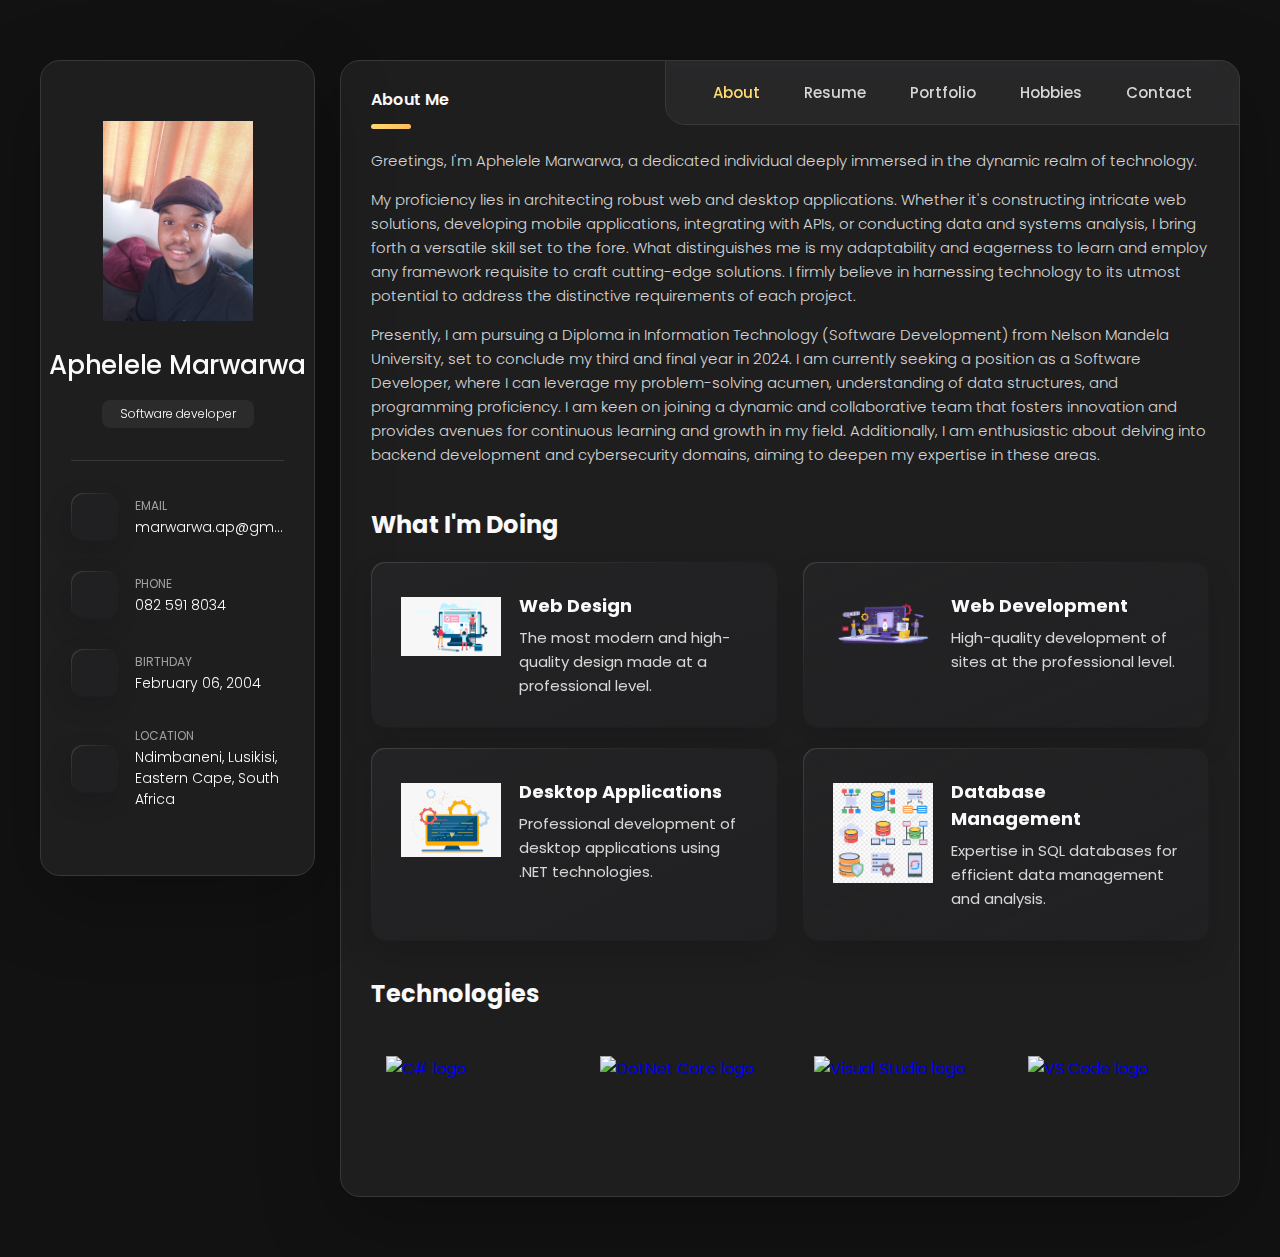
==== index.html @ 3bee617e "Merge branch 'master' of https://github.com/Aphelele-Marwarwa/Personal-Portfolio" ====
<!DOCTYPE html>
<html lang="en">

<head>
  <meta charset="UTF-8">
  <meta http-equiv="X-UA-Compatible" content="IE=edge">
  <meta name="viewport" content="width=device-width, initial-scale=1.0">
  <title>Aphelele-Marwarwa Portfolio</title>

  <!--
    - favicon
  -->
  <link rel="shortcut icon" href="./assets/images/Aphelele Marwarwa.png" type="image/x-icon">

  <!--
    - custom css link
  -->
  <link rel="stylesheet" href="./assets/css/style.css">

  <!--
    - google font link
  -->
  <link rel="preconnect" href="https://fonts.googleapis.com">
  <link rel="preconnect" href="https://fonts.gstatic.com" crossorigin>
  <link href="https://fonts.googleapis.com/css2?family=Poppins:wght@300;400;500;600&display=swap" rel="stylesheet">
</head>

<body>

  <!--
    - #MAIN
  -->

  <main>

    <!--
      - #SIDEBAR
    -->

    <aside class="sidebar" data-sidebar>
      <div class="sidebar-info">
        <figure class="avatar-box">
          <img src="./assets/images/20240121_124935.jpg" alt="Aphelele Marwarwa" width="80">
        </figure>
        <div class="info-content">
          <h1 class="name" title="Aphelele Marwarwa">Aphelele Marwarwa</h1>
          <p class="title">Software developer</p>
        </div>
        <button class="info_more-btn" data-sidebar-btn>
          <span>Show Contacts</span>
          <ion-icon name="chevron-down"></ion-icon>
        </button>
      </div>
    
      <div class="sidebar-info_more">
        <div class="separator"></div>
        <ul class="contacts-list">
          <li class="contact-item">
            <div class="icon-box">
              <ion-icon name="mail-outline"></ion-icon>
            </div>
            <div class="contact-info">
              <p class="contact-title">Email</p>
              <a href="mailto:marwarwa.ap@gmail.com" class="contact-link">marwarwa.ap@gmail.com</a>
            </div>
          </li>
          <li class="contact-item">
            <div class="icon-box">
              <ion-icon name="phone-portrait-outline"></ion-icon>
            </div>
            <div class="contact-info">
              <p class="contact-title">Phone</p>
              <a href="tel:+27825918034" class="contact-link">082 591 8034</a>
            </div>
          </li>
          <li class="contact-item">
            <div class="icon-box">
              <ion-icon name="calendar-outline"></ion-icon>
            </div>
            <div class="contact-info">
              <p class="contact-title">Birthday</p>
              <time datetime="2004-02-06">February 06, 2004</time>
            </div>
          </li>
          <li class="contact-item">
            <div class="icon-box">
              <ion-icon name="location-outline"></ion-icon>
            </div>
            <div class="contact-info">
              <p class="contact-title">Location</p>
              <address>Ndimbaneni, Lusikisi, Eastern Cape, South Africa</address>
            </div>
          </li>
        </ul>
        <div class="separator"></div>
        <ul class="social-list">
          <li class="social-item">
            <a href="https://wa.me/27825918034" class="social-link" data-title="WhatsApp me">
              <ion-icon name="logo-whatsapp"></ion-icon>
            </a>
          </li>
          <li class="social-item">
            <a href="https://github.com/Aphelele-Marwarwa" class="social-link" data-title="View GitHub profile">
              <ion-icon name="logo-github"></ion-icon>
            </a>
          </li>
          <li class="social-item">
            <a href="https://www.linkedin.com/in/aphelele-marwarwa-435b392a3" class="social-link" data-title="View LinkedIn">
              <ion-icon name="logo-linkedin"></ion-icon>
            </a>
          </li>
        </ul>        
      </div>
    </aside>
    

    <!--
      - #main-content
    -->

    <div class="main-content">

      <!--
        - #NAVBAR
      -->

      <nav class="navbar">

        <ul class="navbar-list">

          <li class="navbar-item">
            <button class="navbar-link  active" data-nav-link>About</button>
          </li>

          <li class="navbar-item">
            <button class="navbar-link" data-nav-link>Resume</button>
          </li>

          <li class="navbar-item">
            <button class="navbar-link" data-nav-link>Portfolio</button>
          </li>
          <li class="navbar-item">
            <button class="navbar-link" data-nav-link>Hobbies</button>
          </li>
          <li class="navbar-item">
            <button class="navbar-link" data-nav-link>Contact</button>
          </li>

        </ul>

      </nav>





      <!--
        - #ABOUT
      -->

      <article class="about" data-page="about" id="about">

        <header>
          <h2 class="h2 article-title">About me</h2>
        </header>

        <section class="about-text">
          <p>
              Greetings, I'm Aphelele Marwarwa, a dedicated individual deeply immersed in the dynamic realm of technology.
          </p>
      
          <p>
              My proficiency lies in architecting robust web and desktop applications. Whether it's constructing intricate web solutions,
              developing mobile applications, integrating with APIs, or conducting data and systems analysis, I bring forth a versatile skill set to the fore.
              What distinguishes me is my adaptability and eagerness to learn and employ any framework requisite to craft cutting-edge solutions.
              I firmly believe in harnessing technology to its utmost potential to address the distinctive requirements of each project.
          </p>
      
          <p>
              Presently, I am pursuing a Diploma in Information Technology (Software Development) from Nelson Mandela University,
              set to conclude my third and final year in 2024. I am currently seeking a position as a Software Developer,
              where I can leverage my problem-solving acumen, understanding of data structures, and programming proficiency.
              I am keen on joining a dynamic and collaborative team that fosters innovation and provides avenues for continuous learning and growth in my field.
              Additionally, I am enthusiastic about delving into backend development and cybersecurity domains, aiming to deepen my expertise in these areas.
          </p>
      </section>
      


        <!--
          - service
        -->
        <section class="service">

          <h3 class="h3 service-title">What I'm doing</h3>
        
          <ul class="service-list">
        
            <li class="service-item">
        
              <div class="service-icon-box">
                <img src="./assets/images/Web design.png" alt="Web design icon" width="100">
              </div>
        
              <div class="service-content-box">
                <h4 class="h4 service-item-title">Web design</h4>
                <p class="service-item-text">
                  The most modern and high-quality design made at a professional level.
                </p>
              </div>
        
            </li>
        
            <li class="service-item">
              <div class="service-icon-box">
                <img src="./assets/images/web-development-image.webp" alt="Web development icon" width="100">
              </div>
              <div class="service-content-box">
                <h4 class="h4 service-item-title">Web development</h4>
                <p class="service-item-text">
                  High-quality development of sites at the professional level.
                </p>
              </div>
            </li>
        
            <li class="service-item">
              <div class="service-icon-box">
                <img src="./assets/images/Desktop Applications.png" alt="Desktop applications icon" width="100">
              </div>
              <div class="service-content-box">
                <h4 class="h4 service-item-title">Desktop Applications</h4>
                <p class="service-item-text">
                  Professional development of desktop applications using .NET technologies.
                </p>
              </div>
            </li>
        
            <li class="service-item">
              <div class="service-icon-box">
                <img src="./assets/images/Database Management.png" alt="Database management icon" width="100">
              </div>
              <div class="service-content-box">
                <h4 class="h4 service-item-title">Database Management</h4>
                <p class="service-item-text">
                  Expertise in SQL databases for efficient data management and analysis.
                </p>
              </div>
            </li>
        
          </ul>
        
        </section>
        
        
        <!--
          - technologies
        -->

        <section class="technologies">
          <h3 class="h3 technologies-title">Technologies</h3>
          <ul class="technologies-list has-scrollbar">
            <li class="technologies-item">
              <a href="#" title="C#">
                <img src="https://cdn.jsdelivr.net/gh/devicons/devicon/icons/csharp/csharp-original.svg" height="50" alt="C# logo">
              </a>
            </li>
            <li class="technologies-item">
              <a href="#" title="DotNet Core">
                <img src="https://cdn.jsdelivr.net/gh/devicons/devicon/icons/dotnetcore/dotnetcore-original.svg" height="50" alt="DotNet Core logo">
              </a>
            </li>
            <li class="technologies-item">
              <a href="#" title="Visual Studio">
                <img src="https://cdn.jsdelivr.net/gh/devicons/devicon/icons/visualstudio/visualstudio-plain.svg" height="50" alt="Visual Studio logo">
              </a>
            </li>
            <li class="technologies-item">
              <a href="#" title="VS Code">
                <img src="https://cdn.jsdelivr.net/gh/devicons/devicon/icons/vscode/vscode-original.svg" height="50" alt="VS Code logo">
              </a>
            </li>
            <li class="technologies-item">
              <a href="#" title="Microsoft SQL Server">
                <img src="https://cdn.jsdelivr.net/gh/devicons/devicon@latest/icons/microsoftsqlserver/microsoftsqlserver-plain-wordmark.svg" height="50" alt="Microsoft SQL Server logo">
              </a>
            </li>
            <li class="technologies-item">
              <a href="#" title="SQL Developer">
                <img src="https://cdn.jsdelivr.net/gh/devicons/devicon@latest/icons/sqldeveloper/sqldeveloper-original.svg" height="50" alt="SQL Developer logo">
              </a>
            </li>
            <li class="technologies-item">
              <a href="#" title="JavaScript">
                <img src="https://cdn.jsdelivr.net/gh/devicons/devicon/icons/javascript/javascript-original.svg" height="50" alt="JavaScript logo">
              </a>
            </li>
            <li class="technologies-item">
              <a href="#" title="HTML5">
                <img src="https://cdn.jsdelivr.net/gh/devicons/devicon/icons/html5/html5-original.svg" height="50" alt="HTML5 logo">
              </a>
            </li>
            <li class="technologies-item">
              <a href="#" title="CSS3">
                <img src="https://cdn.jsdelivr.net/gh/devicons/devicon/icons/css3/css3-original.svg" height="50" alt="CSS3 logo">
              </a>
            </li>
            <li class="technologies-item">
              <a href="#" title="jQuery">
                <img src="https://cdn.jsdelivr.net/gh/devicons/devicon/icons/jquery/jquery-original.svg" height="50" alt="jQuery logo">
              </a>
            </li>
            <li class="technologies-item">
              <a href="#" title="Git">
                <img src="https://cdn.jsdelivr.net/gh/devicons/devicon/icons/git/git-original.svg" height="50" alt="Git logo">
              </a>
            </li>
            <li class="technologies-item">
              <a href="#" title="LinkedIn">
                <img src="https://cdn.jsdelivr.net/gh/devicons/devicon/icons/linkedin/linkedin-original.svg" height="50" alt="LinkedIn logo">
              </a>
            </li>
            <li class="technologies-item">
              <a href="#" title="Python">
                <img src="https://cdn.jsdelivr.net/gh/devicons/devicon/icons/python/python-original.svg" height="50" alt="Python logo">
              </a>
            </li>
          </ul>
        </section>
        
        

      </article>




<!--
  #Curriculum Vitae
-->

<article class="Curriculum Vitae" data-page="curriculum vitae" id="Curriculum-Vitae">

        <header>
          <h2 class="h2 article-title">Resume</h2>
        </header>

  <section class="timeline">

    <div class="title-wrapper">
      <div class="icon-box">
        <ion-icon name="book-outline"></ion-icon>
      </div>

      <h3 class="h3">Education</h3>
    </div>

    <ol class="timeline-list">

      <li class="timeline-item">

        <h4 class="h4 timeline-item-title">Khanyisa High School</h4>

        <span>2019 — 2021</span>

        <p class="timeline-text">
          During my time at Khanyisa High School, I was exposed to a diverse range of subjects and extracurricular
          activities. I developed strong academic foundations while also participating in sports and community
          service initiatives. This period helped shape my personal and academic growth, laying the groundwork for
          my future endeavors.
        </p>

      </li>

      <li class="timeline-item">

        <h4 class="h4 timeline-item-title">Nelson Mandela University</h4>

        <span>2022 — 2024</span>

        <p class="timeline-text">
          At Nelson Mandela University, I pursued a Diploma in Information Technology with a specialization in
          Software Development. The university provided a vibrant learning environment, where I delved into various
          aspects of software development, including programming languages, software engineering principles, and
          application development frameworks. This comprehensive program equipped me with the knowledge and practical
          skills necessary to excel in the field of software development.
        </p>

      </li>
    </ol>

  </section>

  <section class="timeline">

    <div class="title-wrapper">
      <div class="icon-box">
        <ion-icon name="book-outline"></ion-icon>
      </div>

      <h3 class="h3">Experience</h3>
    </div>

    <ol class="timeline-list">

      <li class="timeline-item">

        <h4 class="h4 timeline-item-title">Bartender at Beershack Bar Cafe</h4>

        <span>2022 — 2023</span>
        
        <div class="image-gallery">
          <img src="./assets/images/Me And Mr Makotsa.jpg" alt="Bartending at Beershack Bar Cafe" class="timeline-image">
          <img src="./assets/images/collegues.jpg" alt="Bartending at Beershack Bar Cafe" class="timeline-image">
        </div>
        
        <p class="timeline-text">
          As a bartender at Beershack Bar Cafe, I honed my skills in mixology, customer service, and teamwork. I mastered the art of crafting various cocktails and drinks, 
          ensuring each customer received a delightful experience. Additionally, 
          I acquired extensive knowledge of different types of liquors, beers, and wines, enabling me to provide recommendations tailored to individual preferences. 
          My role also involved collaborating closely with my colleagues to ensure smooth operations and a positive environment for both staff and patrons.
        </p> 
        <br>
        <br>
        <p class="timeline-text">
          Some bartender knowledge I gained includes understanding classic cocktail recipes, techniques for efficient bartending, and maintaining a clean and organized bar environment.
          I also developed strong interpersonal skills, effectively communicating with patrons and creating a welcoming atmosphere. 
          My ability to work well in a team contributed to an enjoyable and seamless experience for our customers.
        </p>

      </li>

    </ol>

  </section>

  <section class="skill">

    <h3 class="h3 skills-title">My skills</h3>

    <ul class="skills-list content-card">

      <li class="skills-item">

        <div class="title-wrapper">
          <h5 class="h5">Web design</h5>
          <data value="62">62%</data>
        </div>

        <div class="skill-progress-bg">
          <div class="skill-progress-fill" style="width: 62%;"></div>
        </div>

      </li>

      <li class="skills-item">

        <div class="title-wrapper">
          <h5 class="h5">Web development </h5>
          <data value="78">78%</data>
        </div>

        <div class="skill-progress-bg">
          <div class="skill-progress-fill" style="width: 78%;"></div>
        </div>

      </li>

      <li class="skills-item">
        <div class="title-wrapper">
            <h5 class="h5">Windows Desktop Development (C#)</h5>
            <data value="75">75%</data>
        </div>
        <div class="skill-progress-bg">
            <div class="skill-progress-fill" style="width: 75%;"></div>
        </div>
    </li>
    
      <li class="skills-item">

        <div class="title-wrapper">
          <h5 class="h5">Mobile App Development</h5>
          <data value="56">56%</data>
        </div>

        <div class="skill-progress-bg">
          <div class="skill-progress-fill" style="width: 56%;"></div>
        </div>

      </li>

      <li class="skills-item">

        <div class="title-wrapper">
          <h5 class="h5">Software Testing</h5>
          <data value="70">70%</data>
        </div>

        <div class="skill-progress-bg">
          <div class="skill-progress-fill" style="width: 70%;"></div>
        </div>

      </li>

      <li class="skills-item">

        <div class="title-wrapper">
          <h5 class="h5">Problem-Solving and Algorithmic Thinking</h5>
          <data value="80">80%</data>
        </div>

        <div class="skill-progress-bg">
          <div class="skill-progress-fill" style="width: 80%;"></div>
        </div>

      </li>

      <li class="skills-item">

        <div class="title-wrapper">
          <h5 class="h5">Debugging and Troubleshooting</h5>
          <data value="75">75%</data>
        </div>

        <div class="skill-progress-bg">
          <div class="skill-progress-fill" style="width: 75%;"></div>
        </div>

      </li>

      <li class="skills-item">

        <div class="title-wrapper">
          <h5 class="h5">Object-Oriented Programming (OOP)</h5>
          <data value="85">85%</data>
        </div>

        <div class="skill-progress-bg">
          <div class="skill-progress-fill" style="width: 85%;"></div>
        </div>

      </li>

      <li class="skills-item">

        <div class="title-wrapper">
          <h5 class="h5">Software Development Life Cycle (SDLC)</h5>
          <data value="70">70%</data>
        </div>

        <div class="skill-progress-bg">
          <div class="skill-progress-fill" style="width: 70%;"></div>
        </div>

      </li>

      <li class="skills-item">

        <div class="title-wrapper">
          <h5 class="h5">Communication Skills</h5>
          <data value="74">74%</data>
        </div>

        <div class="skill-progress-bg">
          <div class="skill-progress-fill" style="width: 74%;"></div>
        </div>

      </li>

      <li class="skills-item">

        <div class="title-wrapper">
          <h5 class="h5">Adaptivity</h5>
          <data value="90">90%</data>
        </div>

        <div class="skill-progress-bg">
          <div class="skill-progress-fill" style="width: 90%;"></div>
        </div>

      </li>
    </ul>

  </section>


</article>





      <!--
        - #PORTFOLIO
      -->

      
      <article class="portfolio" data-page="portfolio" id="portfolio">

        <header>
          <h2 class="h2 article-title">Portfolio</h2>
        </header>

        <section class="projects">

          <ul class="filter-list">

            <li class="filter-item">
              <button class="active" data-filter-btn>All</button>
            </li>

            <li class="filter-item">
              <button data-filter-btn>Applications</button>
            </li>

            <li class="filter-item">
              <button data-filter-btn>Web development</button>
            </li>
            <li class="filter-item">
                <button data-filter-btn>Data analysis</button>
              </li>
          </ul>

          <div class="filter-select-box">

            <button class="filter-select" data-select>

              <div class="select-value" data-selecct-value>Select category</div>

              <div class="select-icon">
                <ion-icon name="chevron-down"></ion-icon>
              </div>

            </button>

            <ul class="select-list">

              <li class="select-item">
                <button data-select-item>All</button>
              </li>

              <li class="select-item">
                <button data-select-item>Applications</button>
              </li>

              <li class="select-item">
                <button data-select-item>Web development</button>
              </li>

              <li class="select-item">
                <button data-select-item>Data analysis</button>
              </li>

            </ul>

          </div>

          <ul class="project-list">         
            <li class="project-item  active" data-filter-item data-category="applications">
              <a href="#">

                <figure class="project-img">
                  <div class="project-item-icon-box">
                    <ion-icon name="eye-outline"></ion-icon>
                  </div>

                  <img src="./assets/images/AtM.png" alt="brawlhalla" loading="lazy">
                </figure>

                <h3 class="project-title">ATM</h3>

                <p class="project-category">Applications</p>

              </a>
            </li>


            <li class="project-item  active" data-filter-item data-category="applications">
              <a href="#">

                <figure class="project-img">
                  <div class="project-item-icon-box">
                    <ion-icon name="eye-outline"></ion-icon>
                  </div>

                  <img src="./assets/images/CRUD.png" alt="metaspark" loading="lazy">
                </figure>

                <h3 class="project-title">CRUD</h3>

                <p class="project-category">Applications</p>

              </a>
            </li>

            <li class="project-item  active" data-filter-item data-category="web development">
              <a href="#">

                <figure class="project-img">
                  <div class="project-item-icon-box">
                    <ion-icon name="eye-outline"></ion-icon>
                  </div>

                  <img src="./assets/images/musiApp.png" alt="summary" loading="lazy">
                </figure>

                <h3 class="project-title">Music Application</h3>

                <p class="project-category">Web development</p>

              </a>
            </li>
        

        </section>

      </article>

      <!--
        - #Hobbies
      -->

      <article class="hobbies" data-page="hobbies" id="hobbies">

        <header>
          <h2 class="h2 article-title">Hobbies</h2>
        </header>
      
        <section class="hobbies-posts">
      
          <ul class="hobbies-posts-list">
            <li class="hobbies-post-item">
              <a href="#">
                  <figure class="hobbies-banner-box">
                      <img src="./assets/images/Leonardo_da_Vinci.jpg" alt="Leonardo da Vinci" loading="lazy">
                  </figure>
                  <div class="hobbies-content">
                      <div class="hobbies-meta">
                          <p class="hobbies-category">Art</p>
                          <span class="dot"></span>
                          <time datetime="2022-06-15">June 15 2022</time>
                      </div>
                      <h3 class="h3 hobbies-item-title">Leonardo da Vinci</h3>
                      <p class="hobbies-text">
                          Explore the life and works of the legendary artist and inventor, Leonardo da Vinci. Known for his diverse talents and groundbreaking contributions to art, science, and engineering, da Vinci's legacy continues to inspire creativity and innovation.
                      </p>
                      <br>
                      <p class="hobbies-text">
                        <strong class="quote">"Jack of all trades, master of none, though oftentimes better than master of one." - Leonardo da Vinci</strong>
                      </p>
                      <br>
                      <p class="hobbies-text">
                          As a programmer, I embody the spirit of being a jack of all trades. I thrive on adaptability and versatility, constantly learning new languages and technologies and utilizing them as needed. This approach enables me to tackle a wide range of challenges and contribute effectively to diverse projects.
                      </p>
                  </div>
              </a>
          </li>
          
            <li class="hobbies-post-item">
              <a href="#">
      
                <figure class="hobbies-banner-box">
                  <img src="./assets/images/painting1.jpg" alt="Abstract Art Piece" loading="lazy">
                </figure>
      
                <div class="hobbies-content">
      
                  <div class="hobbies-meta">
                    <p class="hobbies-category">Art</p>
      
                    <span class="dot"></span>
      
                    <time datetime="2023-09-23">September 16, 2023</time>
                  </div>
      
                  <h3 class="h3 hobbies-item-title">Abstract Art Piece</h3>
      
                  <p class="hobbies-text">
                    Abstract art is a form of art that does not attempt to represent an accurate depiction of visual reality but instead uses shapes, 
                    colors, forms, and gestural marks to achieve its effect. 
                    It is often seen as a reflection of the artist's emotions, thoughts, and imagination.
                  </p>
                  <br>
                  <p class="hobbies-text">
                    <strong class="quote">This painting was made by me.</strong>
                  </p>
                  
                </div>
      
              </a>
            </li>
      
            <li class="hobbies-post-item">
              <a href="#">
      
                <figure class="hobbies-banner-box">
                  <img src="./assets/images/Painting2.jpg" alt="Landscape Painting" loading="lazy">
                </figure>
      
                <div class="hobbies-content">
      
                  <div class="hobbies-meta">
                    <p class="hobbies-category">Art</p>
      
                    <span class="dot"></span>
      
                    <time datetime="2024-04-28">April 28, 2024</time>
                  </div>
      
                  <h3 class="h3 hobbies-item-title">Landscape Painting</h3>
      
                  <p class="hobbies-text">
                    Landscape painting is the art of depicting natural scenery such as mountains, valleys, trees, rivers, and forests. 
                    It is a popular genre among artists because it allows them to capture the beauty of nature and express their creativity 
                    through colors and compositions.
                  </p>
                  <br>
                  <p class="hobbies-text">
                    <strong class="quote">This painting was made by me.</strong>
                  </p>
                  
                </div>
      
              </a>
            </li>
      
            <li class="hobbies-post-item">
              <a href="#">
      
                <figure class="hobbies-banner-box">
                  <img src="./assets/images/Can't_Hurt_Me_David_Goggins.jpg" alt="Can't Hurt Me by David Goggins" loading="lazy">
                </figure>
      
                <div class="hobbies-content">
      
                  <div class="hobbies-meta">
                    <p class="hobbies-category">Personal Growth</p>   
                    <span class="dot"></span>
                    <time datetime="2020-08-23">August 23, 2020</time>
                  </div>
      
                  <h3 class="h3 hobbies-item-title">Can't Hurt Me by David Goggins</h3>
      
                  <p class="hobbies-text">
                    "Can't Hurt Me" by David Goggins is the first book I ever finished. I read it in 2020 during my grade 11 year.
                     It left a profound impact on me and inspired me to push beyond my limits, both physically and mentally.
                     
                  </p><br>
                  <p class="hobbies-text">
                    Two Best Quotes I got from the book:
                    <br>
                    <span class="quote">"Master your mind and defy the odds"</span>
                    <br>
                    <span class="quote">"To the unrelenting voice in my head that will never allow me to stop"</span>
                  </p>
                </div>
      
              </a>
            </li>
      
            <li class="hobbies-post-item">
              <a href="#">
      
                <figure class="hobbies-banner-box">
                  <img src="./assets/images/food_and_cooking.jpg" alt="Cooking at a young age" loading="lazy">
                </figure>
      
                <div class="hobbies-content">
      
                  <div class="hobbies-meta">
                    <p class="hobbies-category">Cooking</p>
      
                    <span class="dot"></span>
      
                    <time datetime="2014-01-01">at a very young age</time>
                  </div>
      
                  <h3 class="h3 hobbies-item-title">Cooking</h3>
      
                  <p class="hobbies-text">
                    I started cooking at a very young age. It has been a passion of mine, allowing me to explore various cuisines and develop my culinary skills.
                  </p>
      
                </div>
      
              </a>
            </li>
      
            <li class="hobbies-post-item">
              <a href="#">
      
                <figure class="hobbies-banner-box">
                  <img src="./assets/images/Maditation_by_marcusaurelius.jpg" alt="Meditations by Marcus Aurelius" loading="lazy">
                </figure>
      
                <div class="hobbies-content">
      
                  <div class="hobbies-meta">
                    <p class="hobbies-category">Philosophy</p>
      
                    <span class="dot"></span>
      
                    <time datetime="2022-02-23">Feb 23, 2022</time>
                  </div>
      
                  <h3 class="h3 hobbies-item-title">Meditations by Marcus Aurelius</h3>
      
                  <p class="hobbies-text">
                    "Meditations" by Marcus Aurelius is a profound philosophical work that I read in April 2022. 
                    It has greatly influenced my outlook on life and self-discipline, particularly through its stoic teachings on virtue, wisdom, and resilience.
                  </p>
      
                </div>
      
              </a>
            </li>
      
            <li class="hobbies-post-item">
              <a href="#">
      
                <figure class="hobbies-banner-box">
                  <img src="./assets/images/12_Rules_for_life.jpg" alt="12 Rules for Life by Jordan B. Peterson" loading="lazy">
                </figure>
      
                <div class="hobbies-content">
      
                  <div class="hobbies-meta">
                    <p class="hobbies-category">Self-Help</p>
      
                    <span class="dot"></span>
      
                    <time datetime="2022-02-23">Feb 23, 2022</time>
                  </div>
      
                  <h3 class="h3 hobbies-item-title">12 Rules for Life by Jordan B. Peterson</h3>
      
                  <p class="hobbies-text">
                    Jordan B. Peterson's "12 Rules for Life" is a book that I read in June 2022, introduced to me by my sister. 
                    It provides practical advice for living a meaningful and responsible life.
                  </p>
      
                </div>
      
              </a>
            </li>
            <li class="hobbies-post-item">
              <a href="#">
      
                <figure class="hobbies-banner-box">
                  <img src="./assets/images/Quote_by_Fyodor_Dostoevsky.jpg" alt="Quotes by Fyodor Dostoevsky" loading="lazy">
                </figure>
      
                <div class="hobbies-content">
      
                  <div class="hobbies-meta">
                    <p class="hobbies-category">Literature</p>
      
                    <span class="dot"></span>
      
                    <time datetime="2023-02-17">Feb 17, 2023</time>
                  </div>
      
                  <h3 class="h3 hobbies-item-title">Quotes by Fyodor Dostoevsky</h3>
      
                  <p class="hobbies-text">
                    The profound quotes by Fyodor Dostoevsky have had a significant impact on my understanding of human nature and psychology. I explored his works in February 2023.
                  </p>
      
                </div>
      
              </a>
            </li>
           
            <li class="hobbies-post-item">
              <a href="#">
                  <figure class="hobbies-banner-box">
                      <img src="./assets/images/How_to_Win_Friends_&_Influence-People.jpg" alt="How to Win Friends & Influence People" loading="lazy">
                  </figure>
                  <div class="hobbies-content">
                      <div class="hobbies-meta">
                          <p class="hobbies-category">Personal Development</p>
                          <span class="dot"></span>
                          <time datetime="2024-02-24">February 24 2024</time>
                      </div>
                      <h3 class="h3 hobbies-item-title">How to Win Friends & Influence People</h3>
                      <p class="hobbies-text">
                          Delve into the timeless advice on interpersonal skills and influence by Dale Carnegie.
                      </p>
                  </div>
              </a>
          </li>
          </ul>
        
    <div id="myModal" class="modal">
      <span class="close">&times;</span>
      <img class="modal-content" id="img01">
      <div id="caption"></div>
    </div>
        </section>
      
      </article>
     
      <!--
        - #CONTACT
      -->

      <article class="contact" data-page="contact" id="contact">

        <header>
          <h2 class="h2 article-title">Contact</h2>
        </header>

        <section class="mapbox" data-mapbox>
          <figure>
            <iframe
                src="https://www.google.com/maps/embed?pb=!1m18!1m12!1m3!1d19956.328419825893!2d29.4547207!3d-31.3256403!2m3!1f0!2f0!3f0!3m2!1i1024!2i768!4f13.1!3m3!1m2!1s0x1e5f099c8a9c064f%3A0xbf17a301ec002795!2sNdimbaneni%2C%20South%20Africa!5e0!3m2!1sen!2sbd!4v1647608789441!5m2!1sen!2sbd"
                width="600" height="450" loading="lazy"></iframe>
        </figure>
        </section>

        <section class="contact-form">
          <h3 class="h3 form-title">Contact Form</h3>
          <p class="contact-message">Thank you for visiting my portfolio! I'm passionate about software development and eager to contribute my skills to your team. Whether you have a job opportunity, a project idea, or just want to connect, I'd love to hear from you. Feel free to reach out, and let's discuss how we can work together.</p>
          <form action="https://formspree.io/f/xrgnvdyb" method="post" class="form" data-form>
            <fieldset>
              <legend>Send me a message</legend>
              <div class="input-wrapper">
                <input type="text" name="fullname" class="form-input" placeholder="Full name (e.g., John Doe)" required data-form-input>
                <input type="email" name="email" class="form-input" placeholder="Email address (e.g., example@example.com)" required data-form-input>
              </div>
              <textarea name="message" class="form-input" placeholder="Your Message (e.g., Please enter your message here)" required data-form-input></textarea>
              <button class="form-btn" type="submit" disabled data-form-btn>
                <ion-icon name="paper-plane"></ion-icon>
                <span>Send Message</span>
              </button>
            </fieldset>
          </form>
        </section>
        
    
      </article>

    </div>

  </main>

  <!--
    - custom js link
  -->
  <script src="./assets/js/script.js"></script>

  <!--
    - ionicon link
  -->
  <script type="module" src="https://unpkg.com/ionicons@5.5.2/dist/ionicons/ionicons.esm.js"></script>
  <script nomodule src="https://unpkg.com/ionicons@5.5.2/dist/ionicons/ionicons.js"></script>

</body>

</html>
---- assets/css/style.css ----
/*-----------------------------------*\
  #style.css
\*-----------------------------------*/





/*-----------------------------------*\
  #CUSTOM PROPERTY
\*-----------------------------------*/

:root {

  /**
   * colors
   */

  /* gradient */

  --bg-gradient-onyx: linear-gradient(
    to bottom right, 
    hsl(240, 1%, 25%) 3%, 
    hsl(0, 0%, 19%) 97%
  );
  --bg-gradient-jet: linear-gradient(
    to bottom right, 
    hsla(240, 1%, 18%, 0.251) 0%, 
    hsla(240, 2%, 11%, 0) 100%
  ), hsl(240, 2%, 13%);
  --bg-gradient-yellow-1: linear-gradient(
    to bottom right, 
    hsl(45, 100%, 71%) 0%, 
    hsla(36, 100%, 69%, 0) 50%
  );
  --bg-gradient-yellow-2: linear-gradient(
    135deg, 
    hsla(45, 100%, 71%, 0.251) 0%, 
    hsla(35, 100%, 68%, 0) 59.86%
  ), hsl(240, 2%, 13%);
  --border-gradient-onyx: linear-gradient(
    to bottom right, 
    hsl(0, 0%, 25%) 0%, 
    hsla(0, 0%, 25%, 0) 50%
  );
  --text-gradient-yellow: linear-gradient(
    to right, 
    hsl(45, 100%, 72%), 
    hsl(35, 100%, 68%)
  );

  /* solid */

  --jet: hsl(0, 0%, 22%);
  --onyx: hsl(240, 1%, 17%);
  --eerie-black-1: hsl(240, 2%, 13%);
  --eerie-black-2: hsl(240, 2%, 12%);
  --smoky-black: hsl(0, 0%, 7%);
  --white-1: hsl(0, 0%, 100%);
  --white-2: hsl(0, 0%, 98%);
  --orange-yellow-crayola: hsl(45, 100%, 72%);
  --vegas-gold: hsl(45, 54%, 58%);
  --light-gray: hsl(0, 0%, 84%);
  --light-gray-70: hsla(0, 0%, 84%, 0.7);
  --bittersweet-shimmer: hsl(0, 43%, 51%);

  /**
   * typography
   */

  /* font-family */
  --ff-poppins: 'Poppins', sans-serif;

  /* font-size */
  --fs-1: 24px;
  --fs-2: 18px;
  --fs-3: 17px;
  --fs-4: 16px;
  --fs-5: 15px;
  --fs-6: 14px;
  --fs-7: 13px;
  --fs-8: 11px;

  /* font-weight */
  --fw-300: 300;
  --fw-400: 400;
  --fw-500: 500;
  --fw-600: 600;

  /**
   * shadow
   */
  
  --shadow-1: -4px 8px 24px hsla(0, 0%, 0%, 0.25);
  --shadow-2: 0 16px 30px hsla(0, 0%, 0%, 0.25);
  --shadow-3: 0 16px 40px hsla(0, 0%, 0%, 0.25);
  --shadow-4: 0 25px 50px hsla(0, 0%, 0%, 0.15);
  --shadow-5: 0 24px 80px hsla(0, 0%, 0%, 0.25);

  /**
   * transition
   */

  --transition-1: 0.25s ease;
  --transition-2: 0.5s ease-in-out;

}





/*-----------------------------------*\
  #RESET
\*-----------------------------------*/

*, *::before, *::after {
  margin: 0;
  padding: 0;
  box-sizing: border-box;
}

a { text-decoration: none; }

li { list-style: none; }

img, ion-icon, a, button, time, span { display: block; }

button {
  font: inherit;
  background: none;
  border: none;
  text-align: left;
  cursor: pointer;
}

input, textarea {
  display: block;
  width: 100%;
  background: none;
  font: inherit;
}

::selection {
  background: var(--orange-yellow-crayola);
  color: var(--smoky-black);
}

:focus { outline-color: var(--orange-yellow-crayola); }

html { font-family: var(--ff-poppins); }

body { background: var(--smoky-black); }





/*-----------------------------------*\
  #REUSED STYLE
\*-----------------------------------*/

.sidebar,
article {
  background: var(--eerie-black-2);
  border: 1px solid var(--jet);
  border-radius: 20px;
  padding: 15px;
  box-shadow: var(--shadow-1);
  z-index: 1;
}

.separator {
  width: 100%;
  height: 1px;
  background: var(--jet);
  margin: 16px 0;
}

.icon-box {
  position: relative;
  background: var(--border-gradient-onyx);
  width: 30px;
  height: 30px;
  border-radius: 8px;
  display: flex;
  justify-content: center;
  align-items: center;
  font-size: 16px;
  color: var(--orange-yellow-crayola);
  box-shadow: var(--shadow-1);
  z-index: 1;
}

.icon-box::before {
  content: "";
  position: absolute;
  inset: 1px;
  background: var(--eerie-black-1);
  border-radius: inherit;
  z-index: -1;
}

.icon-box ion-icon { --ionicon-stroke-width: 35px; }

article { display: none; }

article.active {
  display: block;
  animation: fade 0.5s ease backwards;
}

@keyframes fade {
  0% { opacity: 0; }
  100% { opacity: 1; }
}

.h2,
.h3,
.h4,
.h5 {
  color: var(--white-2);
  text-transform: capitalize;
}

.h2 { font-size: var(--fs-1); }

.h3 { font-size: var(--fs-2); }

.h4 { font-size: var(--fs-4); }

.h5 {
  font-size: var(--fs-7);
  font-weight: var(--fw-500);
}

.article-title {
  position: relative;
  padding-bottom: 7px;
}

.article-title::after {
  content: "";
  position: absolute;
  bottom: 0;
  left: 0;
  width: 30px;
  height: 3px;
  background: var(--text-gradient-yellow);
  border-radius: 3px;
}

.has-scrollbar::-webkit-scrollbar {
  width: 5px; /* for vertical scrollbar */
  height: 5px; /* for horizontal scrollbar */
}

.has-scrollbar::-webkit-scrollbar-track {
  background: var(--onyx);
  border-radius: 5px;
}

.has-scrollbar::-webkit-scrollbar-thumb {
  background: var(--orange-yellow-crayola);
  border-radius: 5px;
}

.has-scrollbar::-webkit-scrollbar-button { width: 20px; }

.content-card {
  position: relative;
  background: var(--border-gradient-onyx);
  padding: 15px;
  padding-top: 45px;
  border-radius: 14px;
  box-shadow: var(--shadow-2);
  cursor: pointer;
  z-index: 1;
}

.content-card::before {
  content: "";
  position: absolute;
  inset: 1px;
  background: var(--bg-gradient-jet);
  border-radius: inherit;
  z-index: -1;
}





/*-----------------------------------*\
  #MAIN
\*-----------------------------------*/

main {
  margin: 15px 12px;
  margin-bottom: 75px;
  min-width: 259px;
}


/*-----------------------------------*\
  #SIDEBAR
\*-----------------------------------*/

.sidebar {
  margin-bottom: 15px;
  max-height: 112px;
  overflow: hidden;
  transition: var(--transition-2);
}

.sidebar.active { 
  max-height: 600px; /* Increased max-height to accommodate all content */
}

.sidebar-info {
  position: relative;
  display: flex;
  justify-content: flex-start;
  align-items: center;
  gap: 15px;
}

.avatar-box {
  background: var(--bg-gradient-onyx);
  border-radius: 20px;
}

.info-content .name {
  color: var(--white-2);
  font-size: var(--fs-3);
  font-weight: var(--fw-500);
  letter-spacing: -0.25px;
  margin-bottom: 10px;
}

.info-content .title {
  color: var(--white-1);
  background: var(--onyx);
  font-size: var(--fs-8);
  font-weight: var(--fw-300);
  width: max-content;
  padding: 3px 12px;
  border-radius: 8px;
}

.info_more-btn {
  position: absolute;
  top: -15px;
  right: -15px;
  border-radius: 0 15px;
  font-size: 13px;
  color: var(--orange-yellow-crayola);
  background: var(--border-gradient-onyx);
  padding: 10px;
  box-shadow: var(--shadow-2);
  transition: var(--transition-1);
  z-index: 1;
}

.info_more-btn::before {
  content: "";
  position: absolute;
  inset: 1px;
  border-radius: inherit;
  background: var(--bg-gradient-jet);
  transition: var(--transition-1);
  z-index: -1;
}

.info_more-btn:hover,
.info_more-btn:focus { background: var(--bg-gradient-yellow-1); }

.info_more-btn:hover::before,
.info_more-btn:focus::before { background: var(--bg-gradient-yellow-2); }

.info_more-btn span { display: none; }

.sidebar-info_more {
  opacity: 0;
  visibility: hidden;
  transition: var(--transition-2);
}

.sidebar.active .sidebar-info_more {
  opacity: 1;
  visibility: visible;
}

.contacts-list {
  display: grid;
  grid-template-columns: 1fr;
  gap: 16px;
}

.contact-item {
  min-width: 100%;
  display: flex;
  align-items: center;
  gap: 16px;
}

.contact-info {
  max-width: calc(100% - 46px);
  width: calc(100% - 46px);
}

.contact-title {
  color: var(--light-gray-70);
  font-size: var(--fs-8);
  text-transform: uppercase;
  margin-bottom: 2px;
}

.contact-info :is(.contact-link, time, address) {
  color: var(--white-2);
  font-size: var(--fs-7);
}

.contact-info address { font-style: normal; }

.social-list {
  display: flex;
  justify-content: flex-start;
  align-items: center;
  gap: 15px;
  padding-bottom: 4px;
  padding-left: 7px;
}

.social-item .social-link {
  position: relative;
  font-size: 18px;
}

.social-item .social-link[href*="wa.me"] {
  color: #25D366; /* WhatsApp Green */
}

.social-item .social-link[href*="github"] {
  color: #ffffff; /* GitHub Black */
}

.social-item .social-link[href*="linkedin"] {
  color: #0A66C2; /* LinkedIn Blue */
}

.social-item .social-link:hover {
  color: initial; /* Keep the original color on hover */
}

.social-link::after {
  content: attr(data-title);
  position: absolute;
  bottom: -30px; /* Adjust as needed */
  left: 50%;
  transform: translateX(-50%);
  background-color: #333;
  color: #fff;
  padding: 5px 10px;
  border-radius: 5px;
  white-space: nowrap;
  opacity: 0;
  visibility: hidden;
  transition: opacity 0.2s;
}

.social-link:hover::after {
  opacity: 1;
  visibility: visible;
}






/*-----------------------------------*\
  #NAVBAR
\*-----------------------------------*/

.navbar {
  position: fixed;
  bottom: 0;
  left: 0;
  width: 100%;
  background: hsla(240, 1%, 17%, 0.75);
  backdrop-filter: blur(10px);
  border: 1px solid var(--jet);
  border-radius: 12px 12px 0 0;
  box-shadow: var(--shadow-2);
  z-index: 5;
}

.navbar-list {
  display: flex;
  flex-wrap: wrap;
  justify-content: center;
  align-items: center;
  padding: 0 10px;
}

.navbar-link {
  color: var(--light-gray);
  font-size: var(--fs-8);
  padding: 20px 7px;
  transition: color var(--transition-1);
}

.navbar-link:hover,
.navbar-link:focus { color: var(--light-gray-70); }

.navbar-link.active { color: var(--orange-yellow-crayola); }





/*-----------------------------------*\
  #ABOUT
\*-----------------------------------*/

.about .article-title { margin-bottom: 15px; }

.about-text {
  color: var(--light-gray);
  font-size: var(--fs-6);
  font-weight: var(--fw-300);
  line-height: 1.6;
}

.about-text p { margin-bottom: 15px; }



/**
 * #service 
 */

.service { margin-bottom: 35px; }

.service-title { margin-bottom: 20px; }

.service-list {
  display: grid;
  grid-template-columns: 1fr;
  gap: 20px;
}

.service-item {
  position: relative;
  background: var(--border-gradient-onyx);
  padding: 20px;
  border-radius: 14px;
  box-shadow: var(--shadow-2);
  z-index: 1;
}

.service-item::before {
  content: "";
  position: absolute;
  inset: 1px;
  background: var(--bg-gradient-jet);
  border-radius: inherit;
  z-index: -1;
}

.service-icon-box { margin-bottom: 10px; }

.service-icon-box img { margin: auto; }

.service-content-box { text-align: center; }

.service-item-title { margin-bottom: 7px; }

.service-item-text {
  color: var(--light-gray);
  font-size: var(--fs-6);
  font-weight: var(--fw-3);
  line-height: 1.6;
}




/**
 * #technologies 
 */

.technologies { margin-bottom: 15px; }

.technologies-list {
  display: flex;
  justify-content: flex-start;
  align-items: flex-start;
  gap: 15px;
  margin: 0 -15px;
  padding: 25px;
  padding-bottom: 25px;
  overflow-x: auto;
  scroll-behavior: smooth;
  overscroll-behavior-inline: contain;
  scroll-snap-type: inline mandatory;
  scroll-padding-inline: 25px;
}

.technologies-item {
  min-width: 50%;
  scroll-snap-align: start;
}

.technologies-item img {
  width: 100%;
 
  transition: var(--transition-1);
}






/*-----------------------------------*\
  #Curriculum vitae
\*-----------------------------------*/

.article-title {
  margin-bottom: 10px; /* Adjust margin as needed */
  font-size: 1em; /* Smaller font size */
  line-height: 1.1; /* Adjust line height for better readability */
  max-width: 100%; /* Constrain width to avoid overflow */
  word-wrap: break-word; /* Break long words if necessary */
}



/**
 * education and experience 
 */

.timeline { margin-bottom: 30px; }

.timeline .title-wrapper {
  display: flex;
  align-items: center;
  gap: 15px;
  margin-bottom: 25px;
}

.timeline-list {
  font-size: var(--fs-6);
  margin-left: 45px;
}

.timeline-item { position: relative; }

.timeline-item:not(:last-child) { margin-bottom: 20px; }

.timeline-item-title {
  font-size: var(--fs-6);
  line-height: 1.3;
  margin-bottom: 7px;
}

.timeline-list span {
  color: var(--vegas-gold);
  font-weight: var(--fw-400);
  line-height: 1.6;
}

.timeline-item:not(:last-child)::before {
  content: "";
  position: absolute;
  top: -25px;
  left: -30px;
  width: 1px;
  height: calc(100% + 50px);
  background: var(--jet);
}

.timeline-item::after {
  content: "";
  position: absolute;
  top: 5px;
  left: -33px;
  height: 6px;
  width: 6px;
  background: var(--text-gradient-yellow);
  border-radius: 50%;
  box-shadow: 0 0 0 4px var(--jet);
}

.timeline-text {
  color: var(--light-gray);
  font-weight: var(--fw-300);
  line-height: 1.6;
}
.timeline .image-gallery {
  display: flex;
  gap: 20px;
  margin: 20px 0;
}

.timeline .timeline-image {
  width: 40%;
  max-width: 600px;
}




/**
 * skills 
 */

.skills-title { margin-bottom: 20px; }

.skills-list { padding: 20px; }


.skills-item:not(:last-child) { margin-bottom: 15px; }

.skill .title-wrapper {
  display: flex;
  align-items: center;
  gap: 5px;
  margin-bottom: 8px;
}

.skill .title-wrapper data {
  color: var(--light-gray);
  font-size: var(--fs-7);
  font-weight: var(--fw-300);
}

.skill-progress-bg {
  background: var(--jet);
  width: 100%;
  height: 8px;
  border-radius: 10px;
}

.skill-progress-fill {
  background: var(--text-gradient-yellow);
  height: 100%;
  border-radius: inherit;
}





/*-----------------------------------*\
  #PORTFOLIO
\*-----------------------------------*/

.filter-list { display: none; }

.filter-select-box {
  position: relative;
  margin-bottom: 25px;
}

.filter-select {
  background: var(--eerie-black-2);
  color: var(--light-gray);
  display: flex;
  justify-content: space-between;
  align-items: center;
  width: 100%;
  padding: 12px 16px;
  border: 1px solid var(--jet);
  border-radius: 14px;
  font-size: var(--fs-6);
  font-weight: var(--fw-300);
}

.filter-select.active .select-icon { transform: rotate(0.5turn); }

.select-list {
  background: var(--eerie-black-2);
  position: absolute;
  top: calc(100% + 6px);
  width: 100%;
  padding: 6px;
  border: 1px solid var(--jet);
  border-radius: 14px;
  z-index: 2;
  opacity: 0;
  visibility: hidden;
  pointer-events: none;
  transition: 0.15s ease-in-out;
}

.filter-select.active + .select-list {
  opacity: 1;
  visibility: visible;
  pointer-events: all;
}

.select-item button {
  background: var(--eerie-black-2);
  color: var(--light-gray);
  font-size: var(--fs-6);
  font-weight: var(--fw-300);
  text-transform: capitalize;
  width: 100%;
  padding: 8px 10px;
  border-radius: 8px;
}

.select-item button:hover { --eerie-black-2: hsl(240, 2%, 20%); }

.project-list {
  display: grid;
  grid-template-columns: 1fr;
  gap: 30px;
  margin-bottom: 10px;
}

.project-item { display: none; }

.project-item.active {
  display: block;
  animation: scaleUp 0.25s ease forwards;
}

@keyframes scaleUp {
  0% { transform: scale(0.5); }
  100% { transform: scale(1); }
}

.project-item > a { width: 100%; }

.project-img {
  position: relative;
  width: 100%;
  height: 200px;
  border-radius: 16px;
  overflow: hidden;
  margin-bottom: 15px;
}

.project-img::before {
  content: "";
  position: absolute;
  top: 0;
  left: 0;
  width: 100%;
  height: 100%;
  background: transparent;
  z-index: 1;
  transition: var(--transition-1);
}

.project-item > a:hover .project-img::before { background: hsla(0, 0%, 0%, 0.5); }

.project-item-icon-box {
  --scale: 0.8;

  background: var(--jet);
  color: var(--orange-yellow-crayola);
  position: absolute;
  top: 50%;
  left: 50%;
  transform: translate(-50%, -50%) scale(var(--scale));
  font-size: 20px;
  padding: 18px;
  border-radius: 12px;
  opacity: 0;
  z-index: 1;
  transition: var(--transition-1);
}

.project-item > a:hover .project-item-icon-box {
  --scale: 1;
  opacity: 1;
}

.project-item-icon-box ion-icon { --ionicon-stroke-width: 50px; }

.project-img img {
  width: 100%;
  height: 100%;
  object-fit: cover;
  transition: var(--transition-1);
}

.project-item > a:hover img { transform: scale(1.1); }

.project-title,
.project-category { margin-left: 10px; }

.project-title {
  color: var(--white-2);
  font-size: var(--fs-5);
  font-weight: var(--fw-400);
  text-transform: capitalize;
  line-height: 1.3;
}

.project-category {
  color: var(--light-gray-70);
  font-size: var(--fs-6);
  font-weight: var(--fw-300);
}




/*-----------------------------------*\
  #HOBBIES
\*-----------------------------------*/

.hobbies-posts { margin-bottom: 10px; }

.hobbies-posts-list {
  display: grid;
  grid-template-columns: 1fr;
  gap: 20px;
}

.hobbies-post-item > a {
  position: relative;
  background: var(--border-gradient-onyx);
  height: 100%;
  box-shadow: var(--shadow-4);
  border-radius: 16px;
  z-index: 1;
  display: block; /* Ensure the anchor tag behaves as a block element */
}

.hobbies-post-item > a::before {
  content: "";
  position: absolute;
  inset: 1px;
  border-radius: inherit;
  background: var(--eerie-black-1);
  z-index: -1;
}

.hobbies-banner-box {
  width: 100%;
  height: 200px;
  border-radius: 12px;
  overflow: hidden;
}

.hobbies-banner-box img {
  width: 100%;
  height: 100%;
  object-fit: cover; 
  transition: transform 0.3s ease; /* Add transition for smooth animation */
}

.hobbies-post-item > a:hover .hobbies-banner-box img { transform: scale(1.1); } /* Scale up the image on hover */

@media (max-width: 768px) {
  .hobbies-banner-box img {
    transform: scale(1); /* Reset the scale on smaller devices */
  }
}

.hobbies-content { padding: 15px; }

.hobbies-meta {
  display: flex;
  justify-content: flex-start;
  align-items: center;
  gap: 7px;
  margin-bottom: 10px;
}

.hobbies-meta :is(.hobbies-category, time) {
  color: var(--light-gray-70);
  font-size: var(--fs-6);
  font-weight: var(--fw-300);
}

.hobbies-meta .dot {
  background: var(--light-gray-70);
  width: 4px;
  height: 4px;
  border-radius: 4px;
}

.hobbies-item-title {
  margin-bottom: 10px;
  line-height: 1.3;
  transition: var(--transition-1);
}

.hobbies-post-item > a:hover .hobbies-item-title { color: var(--orange-yellow-crayola); }

.hobbies-text {
  color: var(--light-gray);
  font-size: var(--fs-6);
  font-weight: var(--fw-300);
  line-height: 1.6;
}

.quote {
  font-weight: bold;
}

/* CSS for blurred background */
.blurred-background {
  position: fixed;
  top: 0;
  left: 0;
  width: 100%;
  height: 100%;
  background-color: rgba(0, 0, 0, 0.5); /* semi-transparent black */
  backdrop-filter: blur(5px); /* apply blur effect */
  z-index: 1000; /* ensure it's above other content */
  display: none; /* initially hidden */
}

/* Style the Image Used to Trigger the Modal */
#myImg {
  border-radius: 5px;
  cursor: pointer;
  transition: 0.3s;
}

#myImg:hover {opacity: 0.7;}

/* The Modal (background) */
.modal {
  display: none; /* Hidden by default */
  position: fixed; /* Stay in place */
  z-index: 1; /* Sit on top */
  padding-top: 100px; /* Location of the box */
  left: 0;
  top: 0;
  width: 100%; /* Full width */
  height: 100%; /* Full height */
  overflow: auto; /* Enable scroll if needed */
  background-color: rgb(0,0,0); /* Fallback color */
  background-color: rgba(0,0,0,0.9); /* Black w/ opacity */
}

/* Modal Content (Image) */
.modal-content {
  margin: auto;
  display: block;
  width: 80%;
  max-width: 700px;
}

/* Caption of Modal Image (Image Text) - Same Width as the Image */
#caption {
  margin: auto;
  display: block;
  width: 80%;
  max-width: 700px;
  text-align: center;
  color: #ccc;
  padding: 10px 0;
  height: 150px;
}

/* Add Animation - Zoom in the Modal */
.modal-content, #caption {
  animation-name: zoom;
  animation-duration: 0.6s;
}

@keyframes zoom {
  from {transform:scale(0)}
  to {transform:scale(1)}
}

/* The Close Button */
.close {
  position: absolute;
  top: 15px;
  right: 35px;
  color: #f1f1f1;
  font-size: 40px;
  font-weight: bold;
  transition: 0.3s;
}

.close:hover,
.close:focus {
  color: #bbb;
  text-decoration: none;
  cursor: pointer;
}

/* 100% Image Width on Smaller Screens */
@media only screen and (max-width: 700px){
  .modal-content {
    width: 100%;
  }
}
.navbar.hidden {
  display: none;
}




/*-----------------------------------*\
  #CONTACT
\*-----------------------------------*/

.mapbox {
  position: relative;
  height: 250px;
  width: 100%;
  border-radius: 16px;
  margin-bottom: 30px;
  border: 1px solid var(--jet);
  overflow: hidden;
}

.mapbox figure { height: 100%; }

.mapbox iframe {
  width: 100%;
  height: 100%;
  border: none;
  filter: grayscale(1) invert(1);
}

.contact-form { margin-bottom: 10px; }

.form-title { margin-bottom: 20px; }

.input-wrapper {
  display: grid;
  grid-template-columns: 1fr;
  gap: 25px;
  margin-bottom: 25px;
}

.form-input {
  color: var(--white-2);
  font-size: var(--fs-6);
  font-weight: var(--fw-400);
  padding: 13px 20px;
  border: 1px solid var(--jet);
  border-radius: 14px;
  outline: none;
}

.form-input::placeholder { font-weight: var(--fw-500); }

.form-input:focus { border-color: var(--orange-yellow-crayola); }

textarea.form-input {
  min-height: 100px;
  height: 120px;
  max-height: 200px;
  resize: vertical;
  margin-bottom: 25px;
}

textarea.form-input::-webkit-resizer { display: none; }

.form-input:focus:invalid { border-color: var(--bittersweet-shimmer); }

.form-btn {
  position: relative;
  width: 100%;
  background: var(--border-gradient-onyx);
  color: var(--orange-yellow-crayola);
  display: flex;
  justify-content: center;
  align-items: center;
  gap: 10px;
  padding: 13px 20px;
  border-radius: 14px;
  font-size: var(--fs-6);
  text-transform: capitalize;
  box-shadow: var(--shadow-3);
  z-index: 1;
  transition: var(--transition-1);
}

.form-btn::before {
  content: "";
  position: absolute;
  inset: 1px;
  background: var(--bg-gradient-jet);
  border-radius: inherit;
  z-index: -1;
  transition: var(--transition-1);
}

.form-btn ion-icon { font-size: 16px; }

.form-btn:hover { background: var(--bg-gradient-yellow-1); }

.form-btn:hover::before { background: var(--bg-gradient-yellow-2); }

.form-btn:disabled {
  opacity: 0.7;
  cursor: not-allowed;
}

.form-btn:disabled:hover { background: var(--border-gradient-onyx); }

.form-btn:disabled:hover::before { background: var(--bg-gradient-jet); }

.contact-message {
  color: var(--white-2);
  font-size: var(--fs-7);
  line-height: 1.5;
  margin-bottom: 20px;
}

.contact-form fieldset {
  border: 1px solid var(--jet);
  border-radius: 16px;
  padding: 20px;
  margin-bottom: 20px;
}

.contact-form legend {
  font-size: var(--fs-6);
  color: var(--white-2);
  font-weight: bold;
  margin-bottom: 10px;
}





/*-----------------------------------*\
  #RESPONSIVE
\*-----------------------------------*/

/**
 * responsive larger than 450px screen
 */

@media (min-width: 450px) {

  /**
   * technologies
   */

  .technologies-item { min-width: calc(33.33% - 10px); }



  /**
   * #PORTFOLIO, hobbies 
   */

  .project-img,
  .hobbies-banner-box { height: auto; }

}





/**
 * responsive larger than 580px screen
 */

@media (min-width: 580px) {

  /**
   * CUSTOM PROPERTY
   */

  :root {

    /**
     * typography
     */

    --fs-1: 32px;
    --fs-2: 24px;
    --fs-3: 26px;
    --fs-4: 18px;
    --fs-6: 15px;
    --fs-7: 15px;
    --fs-8: 12px;

  }



  /**
   * #REUSED STYLE
   */

  .sidebar, article {
    width: 520px;
    margin-inline: auto;
    padding: 30px;
  }

  .article-title {
    font-weight: var(--fw-600);
    padding-bottom: 15px;
  }

  .article-title::after {
    width: 40px;
    height: 5px;
  }

  .icon-box {
    width: 48px;
    height: 48px;
    border-radius: 12px;
    font-size: 18px;
  }



  /**
   * #MAIN
   */

  main {
    margin-top: 60px;
    margin-bottom: 100px;
  }



  /**
   * #SIDEBAR
   */

  .sidebar {
    max-height: 180px;
    margin-bottom: 30px;
  }

  .sidebar.active { max-height: 584px; }

  .sidebar-info { gap: 25px; }

  .avatar-box { border-radius: 30px; }

  .avatar-box img { width: 120px; }

  .info-content .name { margin-bottom: 15px; }

  .info-content .title { padding: 5px 18px; }

  .info_more-btn {
    top: -30px;
    right: -30px;
    padding: 10px 15px;
  }

  .info_more-btn span {
    display: block;
    font-size: var(--fs-8);
  }

  .info_more-btn ion-icon { display: none; }

  .separator { margin: 32px 0; }

  .contacts-list { gap: 20px; }

  .contact-info {
    max-width: calc(100% - 64px);
    width: calc(100% - 64px);
  }



  /**
   * #NAVBAR
   */

  .navbar { border-radius: 20px 20px 0 0; }

  .navbar-list { gap: 20px; }

  .navbar-link { --fs-8: 14px; }



  /**
   * #ABOUT
   */

  .about .article-title { margin-bottom: 20px; }

  .about-text { margin-bottom: 40px; }

  /* service */

  .service-item {
    display: flex;
    justify-content: flex-start;
    align-items: flex-start;
    gap: 18px;
    padding: 30px;
  }

  .service-icon-box {
    margin-bottom: 0;
    margin-top: 5px;
  }

  .service-content-box { text-align: left; }



  /* clients */

  .technologies-list {
    gap: 50px;
    margin: 0 -30px;
    padding: 45px;
    scroll-padding-inline: 45px;
  }

  .technologies-item { min-width: calc(33.33% - 35px); }



  /**
   * #RESUME
   */

  .timeline-list { margin-left: 65px; }

  .timeline-item:not(:last-child)::before { left: -40px; }

  .timeline-item::after {
    height: 8px;
    width: 8px;
    left: -43px;
  }

  .skills-item:not(:last-child) { margin-bottom: 25px; }



  /**
   * #PORTFOLIO, hobbies
   */

  .project-img, .hobbies-banner-box { border-radius: 16px; }

  .hobbies-posts-list { gap: 30px; }

  .hobbies-content { padding: 25px; }



  /**
   * #CONTACT
   */

  .mapbox {
    height: 380px;
    border-radius: 18px;
  }

  .input-wrapper {
    gap: 30px;
    margin-bottom: 30px;
  }

  .form-input { padding: 15px 20px; }

  textarea.form-input { margin-bottom: 30px; }

  .form-btn {
    --fs-6: 16px;
    padding: 16px 20px;
  }

  .form-btn ion-icon { font-size: 18px; }

}





/**
 * responsive larger than 768px screen
 */

@media (min-width: 768px) {

  /**
   * REUSED STYLE
   */

  .sidebar, article { width: 700px; }

  .has-scrollbar::-webkit-scrollbar-button { width: 100px; }



  /**
   * SIDEBAR
   */

  .contacts-list {
    grid-template-columns: 1fr 1fr;
    gap: 30px 15px;
  }

  .sidebar {
    max-height: none; /* Allow full height */
  }

  .sidebar.active {
    max-height: 100%; /* Allow full height when active */
  }
  .contacts-list, .social-list {
  
    align-items: flex-start;
  }
  /**
   * NAVBAR
   */

  .navbar-link { --fs-8: 15px; }



  /**
   * ABOUT
   */



  /**
   * PORTFOLIO
   */

  .article-title { padding-bottom: 20px; }

  .filter-select-box { display: none; }

  .filter-list {
    display: flex;
    justify-content: flex-start;
    align-items: center;
    gap: 25px;
    padding-left: 5px;
    margin-bottom: 30px;
  }

  .filter-item button {
    color: var(--light-gray);
    font-size: var(--fs-5);
    transition: var(--transition-1);
  }

  .filter-item button:hover { color: var(--light-gray-70); }

  .filter-item button.active { color: var(--orange-yellow-crayola); }

  /* portfolio and hobbies grid */

  .project-list, .hobbies-posts-list { grid-template-columns: 1fr 1fr; }



  /**
   * CONTACT
   */

  .input-wrapper { grid-template-columns: 1fr 1fr; }

  .form-btn {
    width: max-content;
    margin-left: auto;
  }
  
}





/**
 * responsive larger than 1024px screen
 */

@media (min-width: 1024px) {

  /**
   * CUSTOM PROPERTY
   */

  :root {

    /**
    * shadow
    */

    --shadow-1: -4px 8px 24px hsla(0, 0%, 0%, 0.125);
    --shadow-2: 0 16px 30px hsla(0, 0%, 0%, 0.125);
    --shadow-3: 0 16px 40px hsla(0, 0%, 0%, 0.125);

  }



  /**
   * REUSED STYLE
   */

  .sidebar, article {
    width: 950px;
    box-shadow: var(--shadow-5);
  }



  /**
   * MAIN 
   */

  main { margin-bottom: 60px; }

  .main-content {
    position: relative;
    width: max-content;
    margin: auto;
  }



  /**
   * NAVBAR
   */

  .navbar {
    position: absolute;
    bottom: auto;
    top: 0;
    left: auto;
    right: 0;
    width: max-content;
    border-radius: 0 20px;
    padding: 0 20px;
    box-shadow: none;
  }

  .navbar-list {
    gap: 30px;
    padding: 0 20px;
  }

  .navbar-link { font-weight: var(--fw-500); }



  /**
   * ABOUT
   */

  /* service */

  .service-list {
    grid-template-columns: 1fr 1fr;
    gap: 20px 25px;
  }

 

  /* technologies */

  .technologies-item { min-width: calc(25% - 38px); }



  /**
   * PORTFOLIO
   */

  .project-list { grid-template-columns: repeat(3, 1fr); }



  /**
   * hobbies
   */

  .hobbies-banner-box { height: 230px; }

}





/**
 * responsive larger than 1250px screen
 */

@media (min-width: 1250px) {

  /**
   * RESET
   */

  body::-webkit-scrollbar { width: 20px; }

  body::-webkit-scrollbar-track { background: var(--smoky-black); }

  body::-webkit-scrollbar-thumb {
    border: 5px solid var(--smoky-black);
    background: hsla(0, 0%, 100%, 0.1);
    border-radius: 20px;
    box-shadow: inset 1px 1px 0 hsla(0, 0%, 100%, 0.11),
                inset -1px -1px 0 hsla(0, 0%, 100%, 0.11);
  }

  body::-webkit-scrollbar-thumb:hover { background: hsla(0, 0%, 100%, 0.15); }

  body::-webkit-scrollbar-button { height: 60px; }



  /**
   * REUSED STYLE
   */

  .sidebar, article { width: auto; }

  article { min-height: 100%; }



  /**
   * MAIN
   */

  main {
    max-width: 1200px;
    margin-inline: auto;
    display: flex;
    justify-content: center;
    align-items: stretch;
    gap: 25px;
  }

  .main-content {
    min-width: 75%;
    width: 75%;
    margin: 0;
  }



  /**
   * SIDEBAR
   */

  .sidebar {
    position: sticky;
    top: 60px;
    max-height: max-content;
    height: 100%;
    margin-bottom: 0;
    padding-top: 60px;
    z-index: 1;
  }

  .sidebar-info { flex-direction: column; }

  .avatar-box img { width: 150px; }

  .info-content .name {
    white-space: nowrap;
    text-align: center;
  }

  .info-content .title { margin: auto; }

  .info_more-btn { display: none; }

  .sidebar-info_more {
    opacity: 1;
    visibility: visible;
  }

  .contacts-list { grid-template-columns: 1fr; }

  .contact-info :is(.contact-link) {
    white-space: nowrap;
    overflow: hidden;
    text-overflow: ellipsis;
  }

  .contact-info :is(.contact-link, time, address) {
    --fs-7: 14px;
    font-weight: var(--fw-300);
  }

  .separator:last-of-type {
    margin: 15px 0;
    opacity: 0;
  }

  .social-list { justify-content: center; }



  /**
	 * Curriculum Vitae
	 */

  .timeline-text { max-width: 700px; }

}
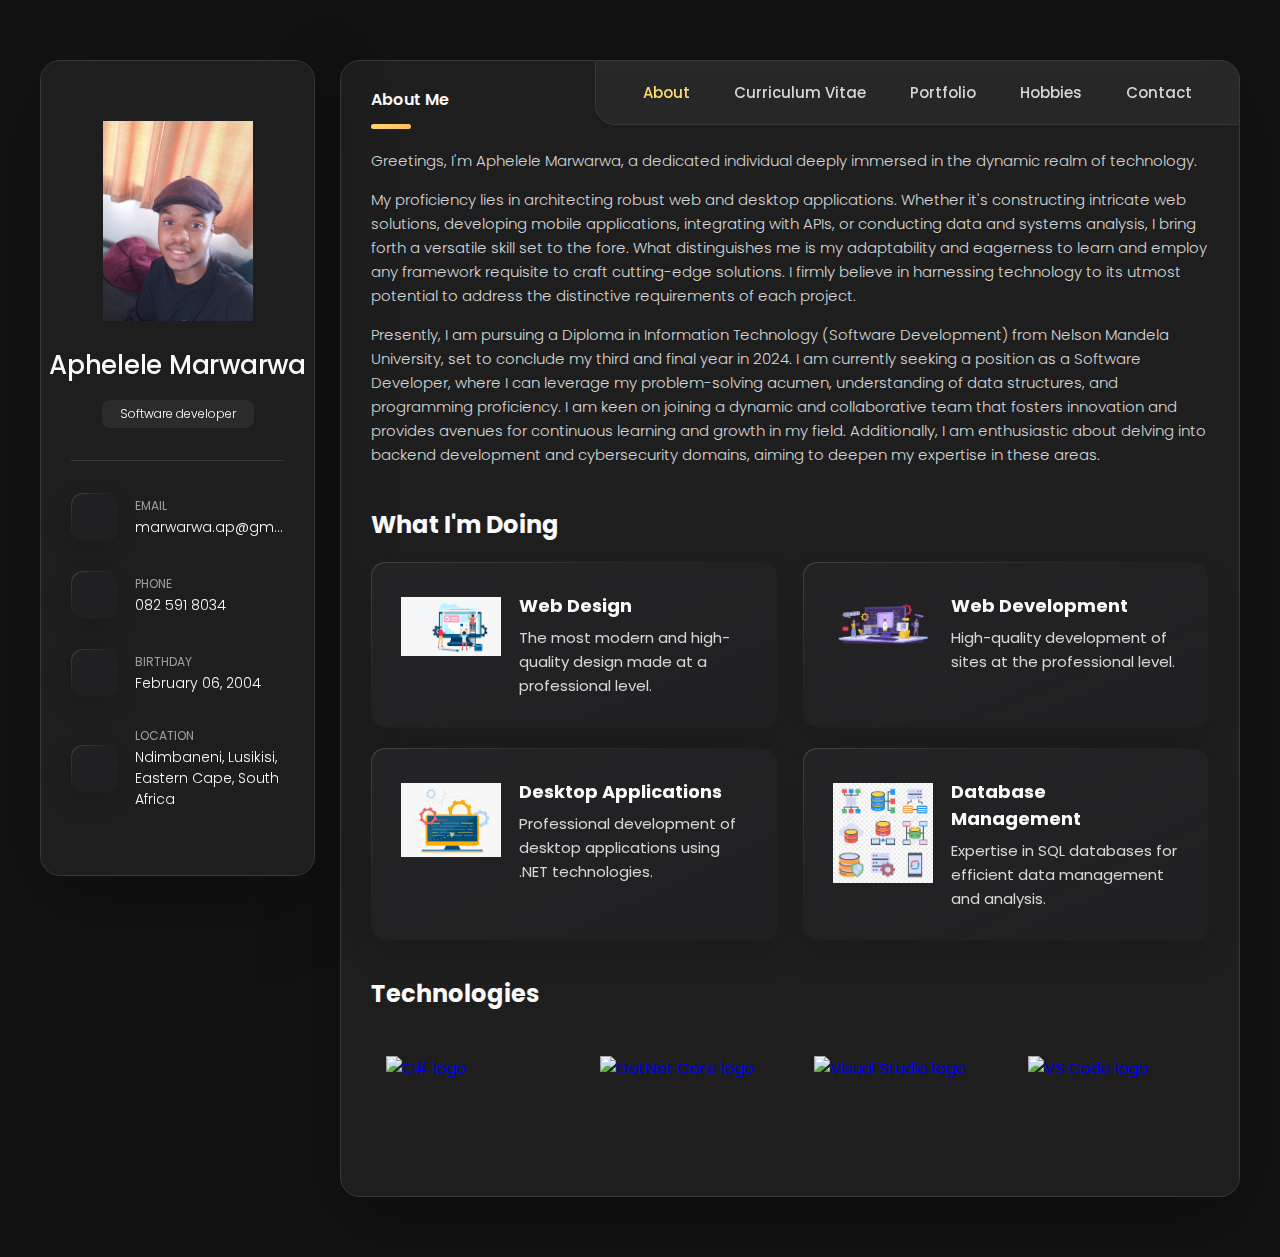
==== commit ed06f242: "fourthCommit" ====
--- a/index.html
+++ b/index.html
@@ -112,7 +112,7 @@
         </ul>        
       </div>
     </aside>
-    
+ 
 
     <!--
       - #main-content
@@ -120,39 +120,26 @@
 
     <div class="main-content">
 
-      <!--
-        - #NAVBAR
-      -->
-
-      <nav class="navbar">
-
-        <ul class="navbar-list">
-
-          <li class="navbar-item">
-            <button class="navbar-link  active" data-nav-link>About</button>
-          </li>
-
-          <li class="navbar-item">
-            <button class="navbar-link" data-nav-link>Resume</button>
-          </li>
-
-          <li class="navbar-item">
-            <button class="navbar-link" data-nav-link>Portfolio</button>
-          </li>
-          <li class="navbar-item">
-            <button class="navbar-link" data-nav-link>Hobbies</button>
-          </li>
-          <li class="navbar-item">
-            <button class="navbar-link" data-nav-link>Contact</button>
-          </li>
-
-        </ul>
-
-      </nav>
-
-
-
-
+<!-- #NAVBAR -->
+<nav class="navbar">
+  <ul class="navbar-list">
+    <li class="navbar-item">
+      <button class="navbar-link active" data-nav-link="about">About</button>
+    </li>
+    <li class="navbar-item">
+      <button class="navbar-link" data-nav-link="curriculum vitae">Curriculum Vitae</button>
+    </li>
+    <li class="navbar-item">
+      <button class="navbar-link" data-nav-link="portfolio">Portfolio</button>
+    </li>
+    <li class="navbar-item">
+      <button class="navbar-link" data-nav-link="hobbies">Hobbies</button>
+    </li>
+    <li class="navbar-item">
+      <button class="navbar-link" data-nav-link="contact">Contact</button>
+    </li>
+  </ul>
+</nav>
 
       <!--
         - #ABOUT
@@ -340,9 +327,9 @@
 
 <article class="Curriculum Vitae" data-page="curriculum vitae" id="Curriculum-Vitae">
 
-        <header>
-          <h2 class="h2 article-title">Resume</h2>
-        </header>
+  <header>
+    <h2 class="h2 article-title">Curriculum Vitae</h2>
+  </header>
 
   <section class="timeline">
 
@@ -1056,4 +1043,4 @@
 
 </body>
 
-</html>
+</html>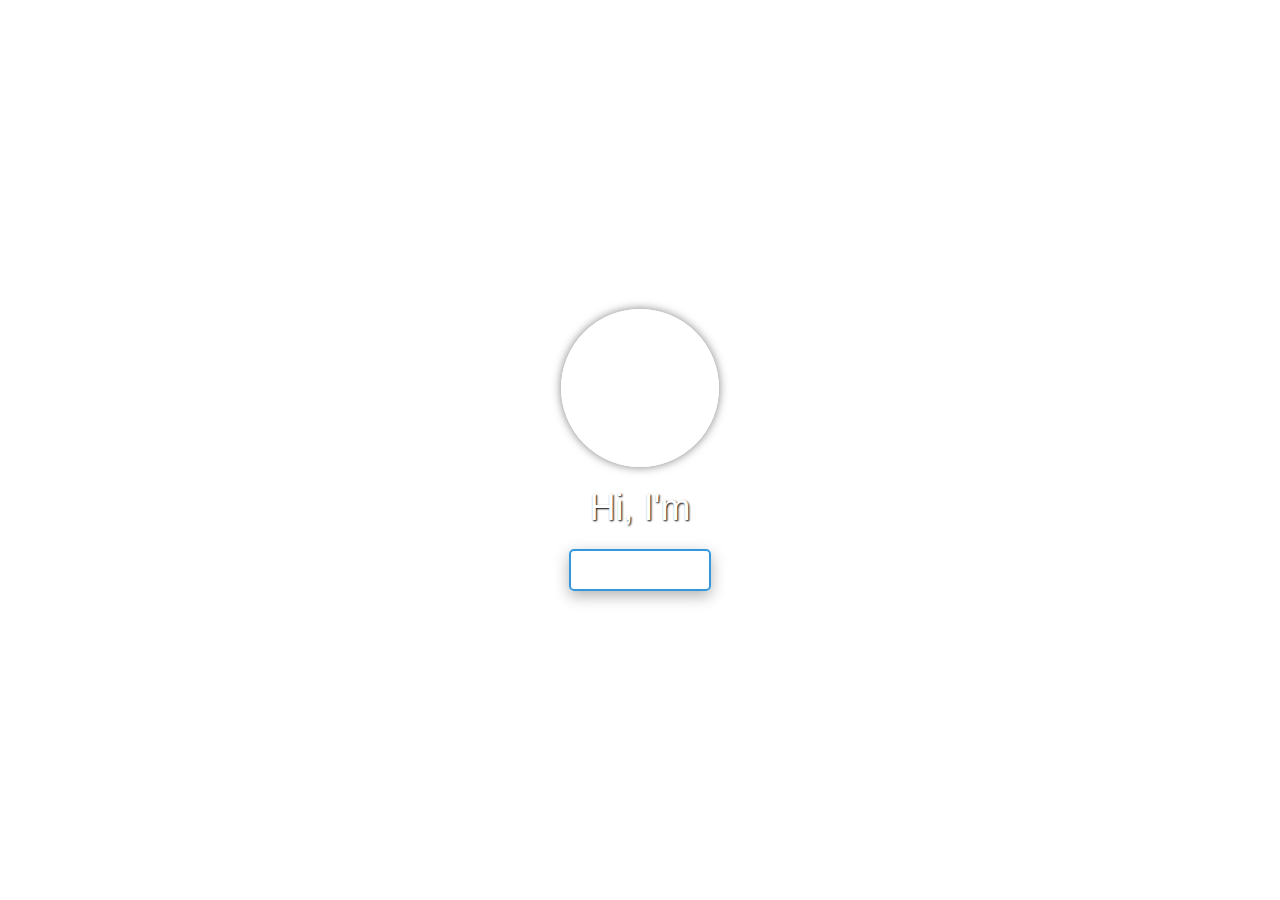
==== commit bd851b73: "sixthCommit" ====
--- a/index.html
+++ b/index.html
@@ -1,1046 +1,90 @@
 <!DOCTYPE html>
 <html lang="en">
-
 <head>
   <meta charset="UTF-8">
-  <meta http-equiv="X-UA-Compatible" content="IE=edge">
   <meta name="viewport" content="width=device-width, initial-scale=1.0">
-  <title>Aphelele-Marwarwa Portfolio</title>
+  <title>Loading...</title>
+  <style>
+    body, html {
+      margin: 0;
+      padding: 0;
+      width: 100%;
+      height: 100%;
+      display: flex;
+      align-items: center;
+      justify-content: center;
+      background: url('./assets/images/AnubisDev work.jpeg') no-repeat center center fixed;
+      background-size: cover;
+      font-family: 'Arial', sans-serif;
+      color: #fff;
+      text-align: center;
+      flex-direction: column;
+    }
 
-  <!--
-    - favicon
-  -->
-  <link rel="shortcut icon" href="./assets/images/Aphelele Marwarwa.png" type="image/x-icon">
+    .intro-text {
+      font-size: 36px;
+      color: #fff;
+      margin-bottom: 20px;
+      text-shadow: 1px 1px 2px #000;
+    }
 
-  <!--
-    - custom css link
-  -->
-  <link rel="stylesheet" href="./assets/css/style.css">
+    .profile-pic {
+      width: 150px;
+      height: 150px;
+      border-radius: 50%;
+      margin-bottom: 20px;
+      border: 4px solid #fff;
+      box-shadow: 0 0 10px rgba(0, 0, 0, 0.5);
+    }
 
-  <!--
-    - google font link
-  -->
-  <link rel="preconnect" href="https://fonts.googleapis.com">
-  <link rel="preconnect" href="https://fonts.gstatic.com" crossorigin>
-  <link href="https://fonts.googleapis.com/css2?family=Poppins:wght@300;400;500;600&display=swap" rel="stylesheet">
+    .btn {
+      padding: 10px 20px;
+      font-size: 16px;
+      color: #fff;
+      background-color: transparent;
+      border: 2px solid #3498db;
+      border-radius: 5px;
+      cursor: pointer;
+      text-decoration: none;
+      transition: background-color 0.3s, color 0.3s, border-color 0.3s;
+      box-shadow: 0 5px 15px rgba(0, 0, 0, 0.3);
+    }
+
+    .btn:hover {
+      background-color: rgba(52, 152, 219, 0.1);
+      color: #3498db;
+      border-color: #fff;
+    }
+
+    .hidden {
+      visibility: hidden;
+    }
+  </style>
 </head>
+<body>
+  <img src="./assets/images/Premium Vector _ Cyber attack.jpeg" alt="Profile Picture" class="profile-pic">
+  <div id="intro-text" class="intro-text"></div>
+  <a href="homepage.html" class="btn">View Portfolio</a>
 
-<body>
+  <script>
+    document.addEventListener("DOMContentLoaded", function() {
+      const text = "Hi, I'm Aphelele Marwarwa\nSoftware Developer";
+      const introText = document.getElementById("intro-text");
 
-  <!--
-    - #MAIN
-  -->
-
-  <main>
-
-    <!--
-      - #SIDEBAR
-    -->
-
-    <aside class="sidebar" data-sidebar>
-      <div class="sidebar-info">
-        <figure class="avatar-box">
-          <img src="./assets/images/20240121_124935.jpg" alt="Aphelele Marwarwa" width="80">
-        </figure>
-        <div class="info-content">
-          <h1 class="name" title="Aphelele Marwarwa">Aphelele Marwarwa</h1>
-          <p class="title">Software developer</p>
-        </div>
-        <button class="info_more-btn" data-sidebar-btn>
-          <span>Show Contacts</span>
-          <ion-icon name="chevron-down"></ion-icon>
-        </button>
-      </div>
-    
-      <div class="sidebar-info_more">
-        <div class="separator"></div>
-        <ul class="contacts-list">
-          <li class="contact-item">
-            <div class="icon-box">
-              <ion-icon name="mail-outline"></ion-icon>
-            </div>
-            <div class="contact-info">
-              <p class="contact-title">Email</p>
-              <a href="mailto:marwarwa.ap@gmail.com" class="contact-link">marwarwa.ap@gmail.com</a>
-            </div>
-          </li>
-          <li class="contact-item">
-            <div class="icon-box">
-              <ion-icon name="phone-portrait-outline"></ion-icon>
-            </div>
-            <div class="contact-info">
-              <p class="contact-title">Phone</p>
-              <a href="tel:+27825918034" class="contact-link">082 591 8034</a>
-            </div>
-          </li>
-          <li class="contact-item">
-            <div class="icon-box">
-              <ion-icon name="calendar-outline"></ion-icon>
-            </div>
-            <div class="contact-info">
-              <p class="contact-title">Birthday</p>
-              <time datetime="2004-02-06">February 06, 2004</time>
-            </div>
-          </li>
-          <li class="contact-item">
-            <div class="icon-box">
-              <ion-icon name="location-outline"></ion-icon>
-            </div>
-            <div class="contact-info">
-              <p class="contact-title">Location</p>
-              <address>Ndimbaneni, Lusikisi, Eastern Cape, South Africa</address>
-            </div>
-          </li>
-        </ul>
-        <div class="separator"></div>
-        <ul class="social-list">
-          <li class="social-item">
-            <a href="https://wa.me/27825918034" class="social-link" data-title="WhatsApp me">
-              <ion-icon name="logo-whatsapp"></ion-icon>
-            </a>
-          </li>
-          <li class="social-item">
-            <a href="https://github.com/Aphelele-Marwarwa" class="social-link" data-title="View GitHub profile">
-              <ion-icon name="logo-github"></ion-icon>
-            </a>
-          </li>
-          <li class="social-item">
-            <a href="https://www.linkedin.com/in/aphelele-marwarwa-435b392a3" class="social-link" data-title="View LinkedIn">
-              <ion-icon name="logo-linkedin"></ion-icon>
-            </a>
-          </li>
-        </ul>        
-      </div>
-    </aside>
- 
-
-    <!--
-      - #main-content
-    -->
-
-    <div class="main-content">
-
-<!-- #NAVBAR -->
-<nav class="navbar">
-  <ul class="navbar-list">
-    <li class="navbar-item">
-      <button class="navbar-link active" data-nav-link="about">About</button>
-    </li>
-    <li class="navbar-item">
-      <button class="navbar-link" data-nav-link="curriculum vitae">Curriculum Vitae</button>
-    </li>
-    <li class="navbar-item">
-      <button class="navbar-link" data-nav-link="portfolio">Portfolio</button>
-    </li>
-    <li class="navbar-item">
-      <button class="navbar-link" data-nav-link="hobbies">Hobbies</button>
-    </li>
-    <li class="navbar-item">
-      <button class="navbar-link" data-nav-link="contact">Contact</button>
-    </li>
-  </ul>
-</nav>
-
-      <!--
-        - #ABOUT
-      -->
-
-      <article class="about" data-page="about" id="about">
-
-        <header>
-          <h2 class="h2 article-title">About me</h2>
-        </header>
-
-        <section class="about-text">
-          <p>
-              Greetings, I'm Aphelele Marwarwa, a dedicated individual deeply immersed in the dynamic realm of technology.
-          </p>
-      
-          <p>
-              My proficiency lies in architecting robust web and desktop applications. Whether it's constructing intricate web solutions,
-              developing mobile applications, integrating with APIs, or conducting data and systems analysis, I bring forth a versatile skill set to the fore.
-              What distinguishes me is my adaptability and eagerness to learn and employ any framework requisite to craft cutting-edge solutions.
-              I firmly believe in harnessing technology to its utmost potential to address the distinctive requirements of each project.
-          </p>
-      
-          <p>
-              Presently, I am pursuing a Diploma in Information Technology (Software Development) from Nelson Mandela University,
-              set to conclude my third and final year in 2024. I am currently seeking a position as a Software Developer,
-              where I can leverage my problem-solving acumen, understanding of data structures, and programming proficiency.
-              I am keen on joining a dynamic and collaborative team that fosters innovation and provides avenues for continuous learning and growth in my field.
-              Additionally, I am enthusiastic about delving into backend development and cybersecurity domains, aiming to deepen my expertise in these areas.
-          </p>
-      </section>
-      
-
-
-        <!--
-          - service
-        -->
-        <section class="service">
-
-          <h3 class="h3 service-title">What I'm doing</h3>
-        
-          <ul class="service-list">
-        
-            <li class="service-item">
-        
-              <div class="service-icon-box">
-                <img src="./assets/images/Web design.png" alt="Web design icon" width="100">
-              </div>
-        
-              <div class="service-content-box">
-                <h4 class="h4 service-item-title">Web design</h4>
-                <p class="service-item-text">
-                  The most modern and high-quality design made at a professional level.
-                </p>
-              </div>
-        
-            </li>
-        
-            <li class="service-item">
-              <div class="service-icon-box">
-                <img src="./assets/images/web-development-image.webp" alt="Web development icon" width="100">
-              </div>
-              <div class="service-content-box">
-                <h4 class="h4 service-item-title">Web development</h4>
-                <p class="service-item-text">
-                  High-quality development of sites at the professional level.
-                </p>
-              </div>
-            </li>
-        
-            <li class="service-item">
-              <div class="service-icon-box">
-                <img src="./assets/images/Desktop Applications.png" alt="Desktop applications icon" width="100">
-              </div>
-              <div class="service-content-box">
-                <h4 class="h4 service-item-title">Desktop Applications</h4>
-                <p class="service-item-text">
-                  Professional development of desktop applications using .NET technologies.
-                </p>
-              </div>
-            </li>
-        
-            <li class="service-item">
-              <div class="service-icon-box">
-                <img src="./assets/images/Database Management.png" alt="Database management icon" width="100">
-              </div>
-              <div class="service-content-box">
-                <h4 class="h4 service-item-title">Database Management</h4>
-                <p class="service-item-text">
-                  Expertise in SQL databases for efficient data management and analysis.
-                </p>
-              </div>
-            </li>
-        
-          </ul>
-        
-        </section>
-        
-        
-        <!--
-          - technologies
-        -->
-
-        <section class="technologies">
-          <h3 class="h3 technologies-title">Technologies</h3>
-          <ul class="technologies-list has-scrollbar">
-            <li class="technologies-item">
-              <a href="#" title="C#">
-                <img src="https://cdn.jsdelivr.net/gh/devicons/devicon/icons/csharp/csharp-original.svg" height="50" alt="C# logo">
-              </a>
-            </li>
-            <li class="technologies-item">
-              <a href="#" title="DotNet Core">
-                <img src="https://cdn.jsdelivr.net/gh/devicons/devicon/icons/dotnetcore/dotnetcore-original.svg" height="50" alt="DotNet Core logo">
-              </a>
-            </li>
-            <li class="technologies-item">
-              <a href="#" title="Visual Studio">
-                <img src="https://cdn.jsdelivr.net/gh/devicons/devicon/icons/visualstudio/visualstudio-plain.svg" height="50" alt="Visual Studio logo">
-              </a>
-            </li>
-            <li class="technologies-item">
-              <a href="#" title="VS Code">
-                <img src="https://cdn.jsdelivr.net/gh/devicons/devicon/icons/vscode/vscode-original.svg" height="50" alt="VS Code logo">
-              </a>
-            </li>
-            <li class="technologies-item">
-              <a href="#" title="Microsoft SQL Server">
-                <img src="https://cdn.jsdelivr.net/gh/devicons/devicon@latest/icons/microsoftsqlserver/microsoftsqlserver-plain-wordmark.svg" height="50" alt="Microsoft SQL Server logo">
-              </a>
-            </li>
-            <li class="technologies-item">
-              <a href="#" title="SQL Developer">
-                <img src="https://cdn.jsdelivr.net/gh/devicons/devicon@latest/icons/sqldeveloper/sqldeveloper-original.svg" height="50" alt="SQL Developer logo">
-              </a>
-            </li>
-            <li class="technologies-item">
-              <a href="#" title="JavaScript">
-                <img src="https://cdn.jsdelivr.net/gh/devicons/devicon/icons/javascript/javascript-original.svg" height="50" alt="JavaScript logo">
-              </a>
-            </li>
-            <li class="technologies-item">
-              <a href="#" title="HTML5">
-                <img src="https://cdn.jsdelivr.net/gh/devicons/devicon/icons/html5/html5-original.svg" height="50" alt="HTML5 logo">
-              </a>
-            </li>
-            <li class="technologies-item">
-              <a href="#" title="CSS3">
-                <img src="https://cdn.jsdelivr.net/gh/devicons/devicon/icons/css3/css3-original.svg" height="50" alt="CSS3 logo">
-              </a>
-            </li>
-            <li class="technologies-item">
-              <a href="#" title="jQuery">
-                <img src="https://cdn.jsdelivr.net/gh/devicons/devicon/icons/jquery/jquery-original.svg" height="50" alt="jQuery logo">
-              </a>
-            </li>
-            <li class="technologies-item">
-              <a href="#" title="Git">
-                <img src="https://cdn.jsdelivr.net/gh/devicons/devicon/icons/git/git-original.svg" height="50" alt="Git logo">
-              </a>
-            </li>
-            <li class="technologies-item">
-              <a href="#" title="LinkedIn">
-                <img src="https://cdn.jsdelivr.net/gh/devicons/devicon/icons/linkedin/linkedin-original.svg" height="50" alt="LinkedIn logo">
-              </a>
-            </li>
-            <li class="technologies-item">
-              <a href="#" title="Python">
-                <img src="https://cdn.jsdelivr.net/gh/devicons/devicon/icons/python/python-original.svg" height="50" alt="Python logo">
-              </a>
-            </li>
-          </ul>
-        </section>
-        
-        
-
-      </article>
-
-
-
-
-<!--
-  #Curriculum Vitae
--->
-
-<article class="Curriculum Vitae" data-page="curriculum vitae" id="Curriculum-Vitae">
-
-  <header>
-    <h2 class="h2 article-title">Curriculum Vitae</h2>
-  </header>
-
-  <section class="timeline">
-
-    <div class="title-wrapper">
-      <div class="icon-box">
-        <ion-icon name="book-outline"></ion-icon>
-      </div>
-
-      <h3 class="h3">Education</h3>
-    </div>
-
-    <ol class="timeline-list">
-
-      <li class="timeline-item">
-
-        <h4 class="h4 timeline-item-title">Khanyisa High School</h4>
-
-        <span>2019 — 2021</span>
-
-        <p class="timeline-text">
-          During my time at Khanyisa High School, I was exposed to a diverse range of subjects and extracurricular
-          activities. I developed strong academic foundations while also participating in sports and community
-          service initiatives. This period helped shape my personal and academic growth, laying the groundwork for
-          my future endeavors.
-        </p>
-
-      </li>
-
-      <li class="timeline-item">
-
-        <h4 class="h4 timeline-item-title">Nelson Mandela University</h4>
-
-        <span>2022 — 2024</span>
-
-        <p class="timeline-text">
-          At Nelson Mandela University, I pursued a Diploma in Information Technology with a specialization in
-          Software Development. The university provided a vibrant learning environment, where I delved into various
-          aspects of software development, including programming languages, software engineering principles, and
-          application development frameworks. This comprehensive program equipped me with the knowledge and practical
-          skills necessary to excel in the field of software development.
-        </p>
-
-      </li>
-    </ol>
-
-  </section>
-
-  <section class="timeline">
-
-    <div class="title-wrapper">
-      <div class="icon-box">
-        <ion-icon name="book-outline"></ion-icon>
-      </div>
-
-      <h3 class="h3">Experience</h3>
-    </div>
-
-    <ol class="timeline-list">
-
-      <li class="timeline-item">
-
-        <h4 class="h4 timeline-item-title">Bartender at Beershack Bar Cafe</h4>
-
-        <span>2022 — 2023</span>
-        
-        <div class="image-gallery">
-          <img src="./assets/images/Me And Mr Makotsa.jpg" alt="Bartending at Beershack Bar Cafe" class="timeline-image">
-          <img src="./assets/images/collegues.jpg" alt="Bartending at Beershack Bar Cafe" class="timeline-image">
-        </div>
-        
-        <p class="timeline-text">
-          As a bartender at Beershack Bar Cafe, I honed my skills in mixology, customer service, and teamwork. I mastered the art of crafting various cocktails and drinks, 
-          ensuring each customer received a delightful experience. Additionally, 
-          I acquired extensive knowledge of different types of liquors, beers, and wines, enabling me to provide recommendations tailored to individual preferences. 
-          My role also involved collaborating closely with my colleagues to ensure smooth operations and a positive environment for both staff and patrons.
-        </p> 
-        <br>
-        <br>
-        <p class="timeline-text">
-          Some bartender knowledge I gained includes understanding classic cocktail recipes, techniques for efficient bartending, and maintaining a clean and organized bar environment.
-          I also developed strong interpersonal skills, effectively communicating with patrons and creating a welcoming atmosphere. 
-          My ability to work well in a team contributed to an enjoyable and seamless experience for our customers.
-        </p>
-
-      </li>
-
-    </ol>
-
-  </section>
-
-  <section class="skill">
-
-    <h3 class="h3 skills-title">My skills</h3>
-
-    <ul class="skills-list content-card">
-
-      <li class="skills-item">
-
-        <div class="title-wrapper">
-          <h5 class="h5">Web design</h5>
-          <data value="62">62%</data>
-        </div>
-
-        <div class="skill-progress-bg">
-          <div class="skill-progress-fill" style="width: 62%;"></div>
-        </div>
-
-      </li>
-
-      <li class="skills-item">
-
-        <div class="title-wrapper">
-          <h5 class="h5">Web development </h5>
-          <data value="78">78%</data>
-        </div>
-
-        <div class="skill-progress-bg">
-          <div class="skill-progress-fill" style="width: 78%;"></div>
-        </div>
-
-      </li>
-
-      <li class="skills-item">
-        <div class="title-wrapper">
-            <h5 class="h5">Windows Desktop Development (C#)</h5>
-            <data value="75">75%</data>
-        </div>
-        <div class="skill-progress-bg">
-            <div class="skill-progress-fill" style="width: 75%;"></div>
-        </div>
-    </li>
-    
-      <li class="skills-item">
-
-        <div class="title-wrapper">
-          <h5 class="h5">Mobile App Development</h5>
-          <data value="56">56%</data>
-        </div>
-
-        <div class="skill-progress-bg">
-          <div class="skill-progress-fill" style="width: 56%;"></div>
-        </div>
-
-      </li>
-
-      <li class="skills-item">
-
-        <div class="title-wrapper">
-          <h5 class="h5">Software Testing</h5>
-          <data value="70">70%</data>
-        </div>
-
-        <div class="skill-progress-bg">
-          <div class="skill-progress-fill" style="width: 70%;"></div>
-        </div>
-
-      </li>
-
-      <li class="skills-item">
-
-        <div class="title-wrapper">
-          <h5 class="h5">Problem-Solving and Algorithmic Thinking</h5>
-          <data value="80">80%</data>
-        </div>
-
-        <div class="skill-progress-bg">
-          <div class="skill-progress-fill" style="width: 80%;"></div>
-        </div>
-
-      </li>
-
-      <li class="skills-item">
-
-        <div class="title-wrapper">
-          <h5 class="h5">Debugging and Troubleshooting</h5>
-          <data value="75">75%</data>
-        </div>
-
-        <div class="skill-progress-bg">
-          <div class="skill-progress-fill" style="width: 75%;"></div>
-        </div>
-
-      </li>
-
-      <li class="skills-item">
-
-        <div class="title-wrapper">
-          <h5 class="h5">Object-Oriented Programming (OOP)</h5>
-          <data value="85">85%</data>
-        </div>
-
-        <div class="skill-progress-bg">
-          <div class="skill-progress-fill" style="width: 85%;"></div>
-        </div>
-
-      </li>
-
-      <li class="skills-item">
-
-        <div class="title-wrapper">
-          <h5 class="h5">Software Development Life Cycle (SDLC)</h5>
-          <data value="70">70%</data>
-        </div>
-
-        <div class="skill-progress-bg">
-          <div class="skill-progress-fill" style="width: 70%;"></div>
-        </div>
-
-      </li>
-
-      <li class="skills-item">
-
-        <div class="title-wrapper">
-          <h5 class="h5">Communication Skills</h5>
-          <data value="74">74%</data>
-        </div>
-
-        <div class="skill-progress-bg">
-          <div class="skill-progress-fill" style="width: 74%;"></div>
-        </div>
-
-      </li>
-
-      <li class="skills-item">
-
-        <div class="title-wrapper">
-          <h5 class="h5">Adaptivity</h5>
-          <data value="90">90%</data>
-        </div>
-
-        <div class="skill-progress-bg">
-          <div class="skill-progress-fill" style="width: 90%;"></div>
-        </div>
-
-      </li>
-    </ul>
-
-  </section>
-
-
-</article>
-
-
-
-
-
-      <!--
-        - #PORTFOLIO
-      -->
-
-      
-      <article class="portfolio" data-page="portfolio" id="portfolio">
-
-        <header>
-          <h2 class="h2 article-title">Portfolio</h2>
-        </header>
-
-        <section class="projects">
-
-          <ul class="filter-list">
-
-            <li class="filter-item">
-              <button class="active" data-filter-btn>All</button>
-            </li>
-
-            <li class="filter-item">
-              <button data-filter-btn>Applications</button>
-            </li>
-
-            <li class="filter-item">
-              <button data-filter-btn>Web development</button>
-            </li>
-            <li class="filter-item">
-                <button data-filter-btn>Data analysis</button>
-              </li>
-          </ul>
-
-          <div class="filter-select-box">
-
-            <button class="filter-select" data-select>
-
-              <div class="select-value" data-selecct-value>Select category</div>
-
-              <div class="select-icon">
-                <ion-icon name="chevron-down"></ion-icon>
-              </div>
-
-            </button>
-
-            <ul class="select-list">
-
-              <li class="select-item">
-                <button data-select-item>All</button>
-              </li>
-
-              <li class="select-item">
-                <button data-select-item>Applications</button>
-              </li>
-
-              <li class="select-item">
-                <button data-select-item>Web development</button>
-              </li>
-
-              <li class="select-item">
-                <button data-select-item>Data analysis</button>
-              </li>
-
-            </ul>
-
-          </div>
-
-          <ul class="project-list">         
-            <li class="project-item  active" data-filter-item data-category="applications">
-              <a href="#">
-
-                <figure class="project-img">
-                  <div class="project-item-icon-box">
-                    <ion-icon name="eye-outline"></ion-icon>
-                  </div>
-
-                  <img src="./assets/images/AtM.png" alt="brawlhalla" loading="lazy">
-                </figure>
-
-                <h3 class="project-title">ATM</h3>
-
-                <p class="project-category">Applications</p>
-
-              </a>
-            </li>
-
-
-            <li class="project-item  active" data-filter-item data-category="applications">
-              <a href="#">
-
-                <figure class="project-img">
-                  <div class="project-item-icon-box">
-                    <ion-icon name="eye-outline"></ion-icon>
-                  </div>
-
-                  <img src="./assets/images/CRUD.png" alt="metaspark" loading="lazy">
-                </figure>
-
-                <h3 class="project-title">CRUD</h3>
-
-                <p class="project-category">Applications</p>
-
-              </a>
-            </li>
-
-            <li class="project-item  active" data-filter-item data-category="web development">
-              <a href="#">
-
-                <figure class="project-img">
-                  <div class="project-item-icon-box">
-                    <ion-icon name="eye-outline"></ion-icon>
-                  </div>
-
-                  <img src="./assets/images/musiApp.png" alt="summary" loading="lazy">
-                </figure>
-
-                <h3 class="project-title">Music Application</h3>
-
-                <p class="project-category">Web development</p>
-
-              </a>
-            </li>
-        
-
-        </section>
-
-      </article>
-
-      <!--
-        - #Hobbies
-      -->
-
-      <article class="hobbies" data-page="hobbies" id="hobbies">
-
-        <header>
-          <h2 class="h2 article-title">Hobbies</h2>
-        </header>
-      
-        <section class="hobbies-posts">
-      
-          <ul class="hobbies-posts-list">
-            <li class="hobbies-post-item">
-              <a href="#">
-                  <figure class="hobbies-banner-box">
-                      <img src="./assets/images/Leonardo_da_Vinci.jpg" alt="Leonardo da Vinci" loading="lazy">
-                  </figure>
-                  <div class="hobbies-content">
-                      <div class="hobbies-meta">
-                          <p class="hobbies-category">Art</p>
-                          <span class="dot"></span>
-                          <time datetime="2022-06-15">June 15 2022</time>
-                      </div>
-                      <h3 class="h3 hobbies-item-title">Leonardo da Vinci</h3>
-                      <p class="hobbies-text">
-                          Explore the life and works of the legendary artist and inventor, Leonardo da Vinci. Known for his diverse talents and groundbreaking contributions to art, science, and engineering, da Vinci's legacy continues to inspire creativity and innovation.
-                      </p>
-                      <br>
-                      <p class="hobbies-text">
-                        <strong class="quote">"Jack of all trades, master of none, though oftentimes better than master of one." - Leonardo da Vinci</strong>
-                      </p>
-                      <br>
-                      <p class="hobbies-text">
-                          As a programmer, I embody the spirit of being a jack of all trades. I thrive on adaptability and versatility, constantly learning new languages and technologies and utilizing them as needed. This approach enables me to tackle a wide range of challenges and contribute effectively to diverse projects.
-                      </p>
-                  </div>
-              </a>
-          </li>
-          
-            <li class="hobbies-post-item">
-              <a href="#">
-      
-                <figure class="hobbies-banner-box">
-                  <img src="./assets/images/painting1.jpg" alt="Abstract Art Piece" loading="lazy">
-                </figure>
-      
-                <div class="hobbies-content">
-      
-                  <div class="hobbies-meta">
-                    <p class="hobbies-category">Art</p>
-      
-                    <span class="dot"></span>
-      
-                    <time datetime="2023-09-23">September 16, 2023</time>
-                  </div>
-      
-                  <h3 class="h3 hobbies-item-title">Abstract Art Piece</h3>
-      
-                  <p class="hobbies-text">
-                    Abstract art is a form of art that does not attempt to represent an accurate depiction of visual reality but instead uses shapes, 
-                    colors, forms, and gestural marks to achieve its effect. 
-                    It is often seen as a reflection of the artist's emotions, thoughts, and imagination.
-                  </p>
-                  <br>
-                  <p class="hobbies-text">
-                    <strong class="quote">This painting was made by me.</strong>
-                  </p>
-                  
-                </div>
-      
-              </a>
-            </li>
-      
-            <li class="hobbies-post-item">
-              <a href="#">
-      
-                <figure class="hobbies-banner-box">
-                  <img src="./assets/images/Painting2.jpg" alt="Landscape Painting" loading="lazy">
-                </figure>
-      
-                <div class="hobbies-content">
-      
-                  <div class="hobbies-meta">
-                    <p class="hobbies-category">Art</p>
-      
-                    <span class="dot"></span>
-      
-                    <time datetime="2024-04-28">April 28, 2024</time>
-                  </div>
-      
-                  <h3 class="h3 hobbies-item-title">Landscape Painting</h3>
-      
-                  <p class="hobbies-text">
-                    Landscape painting is the art of depicting natural scenery such as mountains, valleys, trees, rivers, and forests. 
-                    It is a popular genre among artists because it allows them to capture the beauty of nature and express their creativity 
-                    through colors and compositions.
-                  </p>
-                  <br>
-                  <p class="hobbies-text">
-                    <strong class="quote">This painting was made by me.</strong>
-                  </p>
-                  
-                </div>
-      
-              </a>
-            </li>
-      
-            <li class="hobbies-post-item">
-              <a href="#">
-      
-                <figure class="hobbies-banner-box">
-                  <img src="./assets/images/Can't_Hurt_Me_David_Goggins.jpg" alt="Can't Hurt Me by David Goggins" loading="lazy">
-                </figure>
-      
-                <div class="hobbies-content">
-      
-                  <div class="hobbies-meta">
-                    <p class="hobbies-category">Personal Growth</p>   
-                    <span class="dot"></span>
-                    <time datetime="2020-08-23">August 23, 2020</time>
-                  </div>
-      
-                  <h3 class="h3 hobbies-item-title">Can't Hurt Me by David Goggins</h3>
-      
-                  <p class="hobbies-text">
-                    "Can't Hurt Me" by David Goggins is the first book I ever finished. I read it in 2020 during my grade 11 year.
-                     It left a profound impact on me and inspired me to push beyond my limits, both physically and mentally.
-                     
-                  </p><br>
-                  <p class="hobbies-text">
-                    Two Best Quotes I got from the book:
-                    <br>
-                    <span class="quote">"Master your mind and defy the odds"</span>
-                    <br>
-                    <span class="quote">"To the unrelenting voice in my head that will never allow me to stop"</span>
-                  </p>
-                </div>
-      
-              </a>
-            </li>
-      
-            <li class="hobbies-post-item">
-              <a href="#">
-      
-                <figure class="hobbies-banner-box">
-                  <img src="./assets/images/food_and_cooking.jpg" alt="Cooking at a young age" loading="lazy">
-                </figure>
-      
-                <div class="hobbies-content">
-      
-                  <div class="hobbies-meta">
-                    <p class="hobbies-category">Cooking</p>
-      
-                    <span class="dot"></span>
-      
-                    <time datetime="2014-01-01">at a very young age</time>
-                  </div>
-      
-                  <h3 class="h3 hobbies-item-title">Cooking</h3>
-      
-                  <p class="hobbies-text">
-                    I started cooking at a very young age. It has been a passion of mine, allowing me to explore various cuisines and develop my culinary skills.
-                  </p>
-      
-                </div>
-      
-              </a>
-            </li>
-      
-            <li class="hobbies-post-item">
-              <a href="#">
-      
-                <figure class="hobbies-banner-box">
-                  <img src="./assets/images/Maditation_by_marcusaurelius.jpg" alt="Meditations by Marcus Aurelius" loading="lazy">
-                </figure>
-      
-                <div class="hobbies-content">
-      
-                  <div class="hobbies-meta">
-                    <p class="hobbies-category">Philosophy</p>
-      
-                    <span class="dot"></span>
-      
-                    <time datetime="2022-02-23">Feb 23, 2022</time>
-                  </div>
-      
-                  <h3 class="h3 hobbies-item-title">Meditations by Marcus Aurelius</h3>
-      
-                  <p class="hobbies-text">
-                    "Meditations" by Marcus Aurelius is a profound philosophical work that I read in April 2022. 
-                    It has greatly influenced my outlook on life and self-discipline, particularly through its stoic teachings on virtue, wisdom, and resilience.
-                  </p>
-      
-                </div>
-      
-              </a>
-            </li>
-      
-            <li class="hobbies-post-item">
-              <a href="#">
-      
-                <figure class="hobbies-banner-box">
-                  <img src="./assets/images/12_Rules_for_life.jpg" alt="12 Rules for Life by Jordan B. Peterson" loading="lazy">
-                </figure>
-      
-                <div class="hobbies-content">
-      
-                  <div class="hobbies-meta">
-                    <p class="hobbies-category">Self-Help</p>
-      
-                    <span class="dot"></span>
-      
-                    <time datetime="2022-02-23">Feb 23, 2022</time>
-                  </div>
-      
-                  <h3 class="h3 hobbies-item-title">12 Rules for Life by Jordan B. Peterson</h3>
-      
-                  <p class="hobbies-text">
-                    Jordan B. Peterson's "12 Rules for Life" is a book that I read in June 2022, introduced to me by my sister. 
-                    It provides practical advice for living a meaningful and responsible life.
-                  </p>
-      
-                </div>
-      
-              </a>
-            </li>
-            <li class="hobbies-post-item">
-              <a href="#">
-      
-                <figure class="hobbies-banner-box">
-                  <img src="./assets/images/Quote_by_Fyodor_Dostoevsky.jpg" alt="Quotes by Fyodor Dostoevsky" loading="lazy">
-                </figure>
-      
-                <div class="hobbies-content">
-      
-                  <div class="hobbies-meta">
-                    <p class="hobbies-category">Literature</p>
-      
-                    <span class="dot"></span>
-      
-                    <time datetime="2023-02-17">Feb 17, 2023</time>
-                  </div>
-      
-                  <h3 class="h3 hobbies-item-title">Quotes by Fyodor Dostoevsky</h3>
-      
-                  <p class="hobbies-text">
-                    The profound quotes by Fyodor Dostoevsky have had a significant impact on my understanding of human nature and psychology. I explored his works in February 2023.
-                  </p>
-      
-                </div>
-      
-              </a>
-            </li>
-           
-            <li class="hobbies-post-item">
-              <a href="#">
-                  <figure class="hobbies-banner-box">
-                      <img src="./assets/images/How_to_Win_Friends_&_Influence-People.jpg" alt="How to Win Friends & Influence People" loading="lazy">
-                  </figure>
-                  <div class="hobbies-content">
-                      <div class="hobbies-meta">
-                          <p class="hobbies-category">Personal Development</p>
-                          <span class="dot"></span>
-                          <time datetime="2024-02-24">February 24 2024</time>
-                      </div>
-                      <h3 class="h3 hobbies-item-title">How to Win Friends & Influence People</h3>
-                      <p class="hobbies-text">
-                          Delve into the timeless advice on interpersonal skills and influence by Dale Carnegie.
-                      </p>
-                  </div>
-              </a>
-          </li>
-          </ul>
-        
-    <div id="myModal" class="modal">
-      <span class="close">&times;</span>
-      <img class="modal-content" id="img01">
-      <div id="caption"></div>
-    </div>
-        </section>
-      
-      </article>
-     
-      <!--
-        - #CONTACT
-      -->
-
-      <article class="contact" data-page="contact" id="contact">
-
-        <header>
-          <h2 class="h2 article-title">Contact</h2>
-        </header>
-
-        <section class="mapbox" data-mapbox>
-          <figure>
-            <iframe
-                src="https://www.google.com/maps/embed?pb=!1m18!1m12!1m3!1d19956.328419825893!2d29.4547207!3d-31.3256403!2m3!1f0!2f0!3f0!3m2!1i1024!2i768!4f13.1!3m3!1m2!1s0x1e5f099c8a9c064f%3A0xbf17a301ec002795!2sNdimbaneni%2C%20South%20Africa!5e0!3m2!1sen!2sbd!4v1647608789441!5m2!1sen!2sbd"
-                width="600" height="450" loading="lazy"></iframe>
-        </figure>
-        </section>
-
-        <section class="contact-form">
-          <h3 class="h3 form-title">Contact Form</h3>
-          <p class="contact-message">Thank you for visiting my portfolio! I'm passionate about software development and eager to contribute my skills to your team. Whether you have a job opportunity, a project idea, or just want to connect, I'd love to hear from you. Feel free to reach out, and let's discuss how we can work together.</p>
-          <form action="https://formspree.io/f/xrgnvdyb" method="post" class="form" data-form>
-            <fieldset>
-              <legend>Send me a message</legend>
-              <div class="input-wrapper">
-                <input type="text" name="fullname" class="form-input" placeholder="Full name (e.g., John Doe)" required data-form-input>
-                <input type="email" name="email" class="form-input" placeholder="Email address (e.g., example@example.com)" required data-form-input>
-              </div>
-              <textarea name="message" class="form-input" placeholder="Your Message (e.g., Please enter your message here)" required data-form-input></textarea>
-              <button class="form-btn" type="submit" disabled data-form-btn>
-                <ion-icon name="paper-plane"></ion-icon>
-                <span>Send Message</span>
-              </button>
-            </fieldset>
-          </form>
-        </section>
-        
-    
-      </article>
-
-    </div>
-
-  </main>
-
-  <!--
-    - custom js link
-  -->
-  <script src="./assets/js/script.js"></script>
-
-  <!--
-    - ionicon link
-  -->
-  <script type="module" src="https://unpkg.com/ionicons@5.5.2/dist/ionicons/ionicons.esm.js"></script>
-  <script nomodule src="https://unpkg.com/ionicons@5.5.2/dist/ionicons/ionicons.js"></script>
-
+      let index = 0;
+      function animateText() {
+        if (index < text.length) {
+          if (text[index] === '\n') {
+            introText.innerHTML += '<br>';
+          } else {
+            introText.innerHTML += text[index];
+          }
+          index++;
+          setTimeout(animateText, 100); // Adjust speed here
+        }
+      }
+      animateText();
+    });
+  </script>
 </body>
-
-</html>+</html>
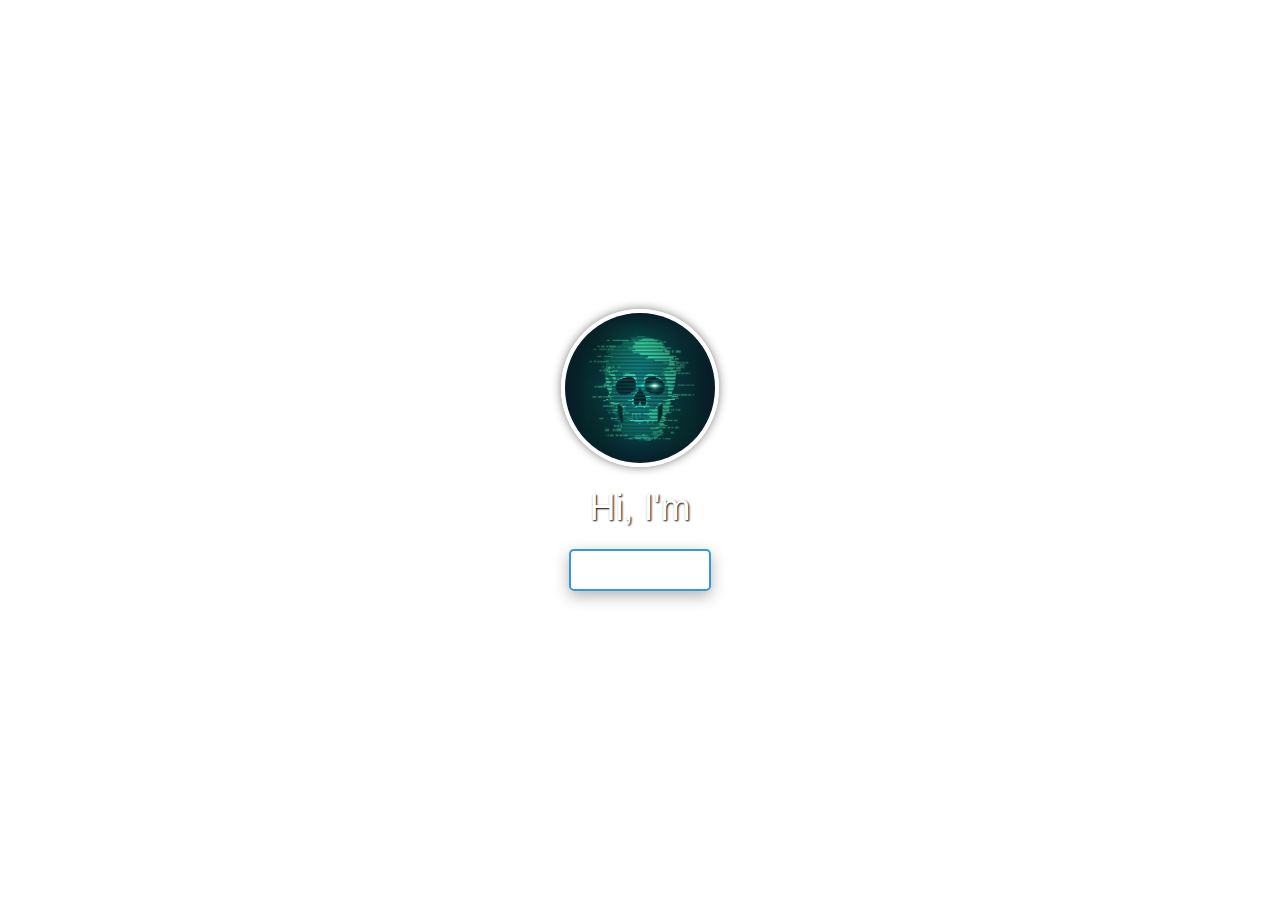
==== commit d06bc75f: "Servivales" ====
--- a/index.html
+++ b/index.html
@@ -13,7 +13,7 @@
       display: flex;
       align-items: center;
       justify-content: center;
-      background: url('./assets/images/AnubisDev work.jpeg') no-repeat center center fixed;
+      background: url('./assets/images/pexels-cody-berg-463684.jpg') no-repeat center center fixed;
       background-size: cover;
       font-family: 'Arial', sans-serif;
       color: #fff;
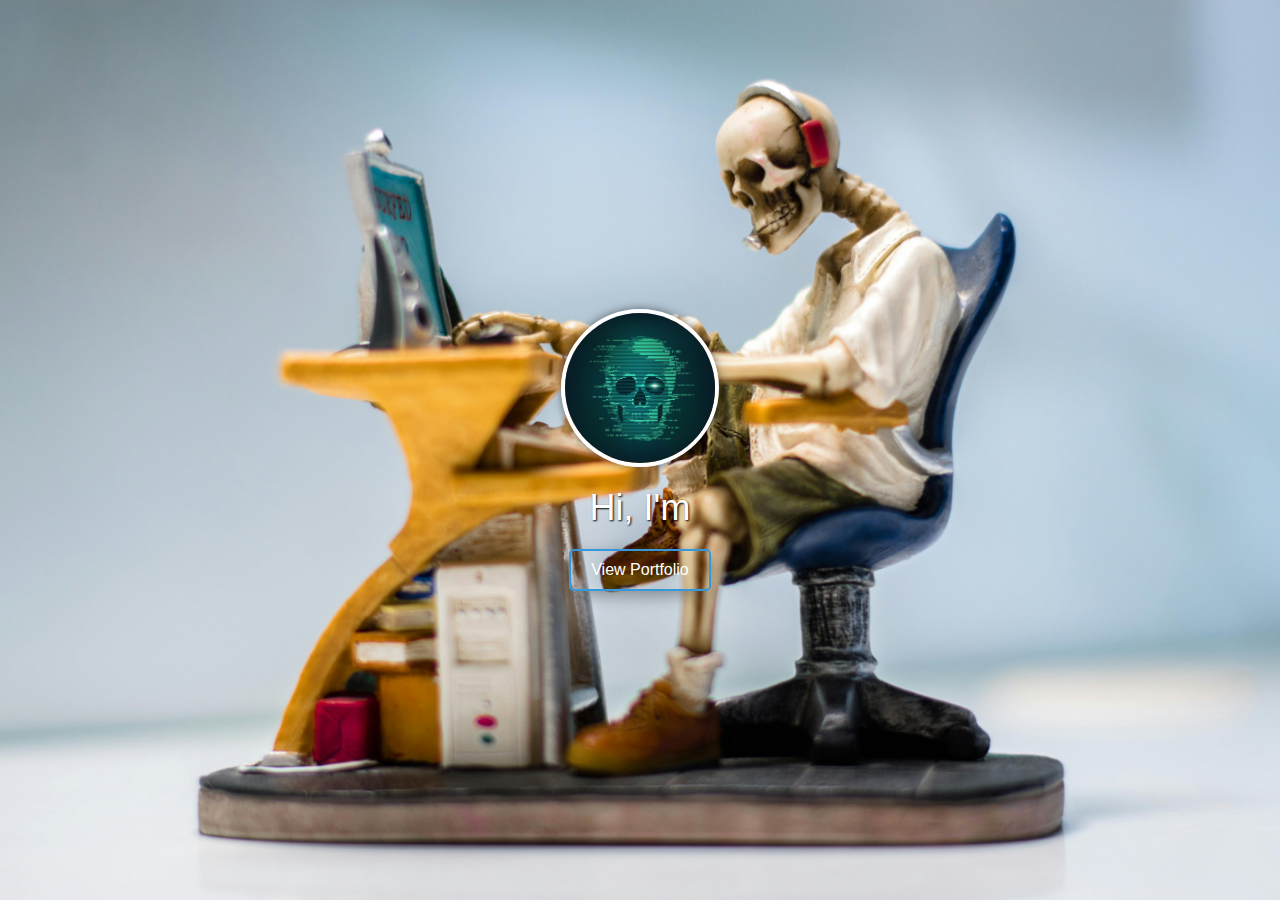
==== commit 2fedc6c5: "New Update 2025" ====
--- a/index.html
+++ b/index.html
@@ -3,7 +3,7 @@
 <head>
   <meta charset="UTF-8">
   <meta name="viewport" content="width=device-width, initial-scale=1.0">
-  <title>Loading...</title>
+  <title>Landing Page</title>
   <style>
     body, html {
       margin: 0;
